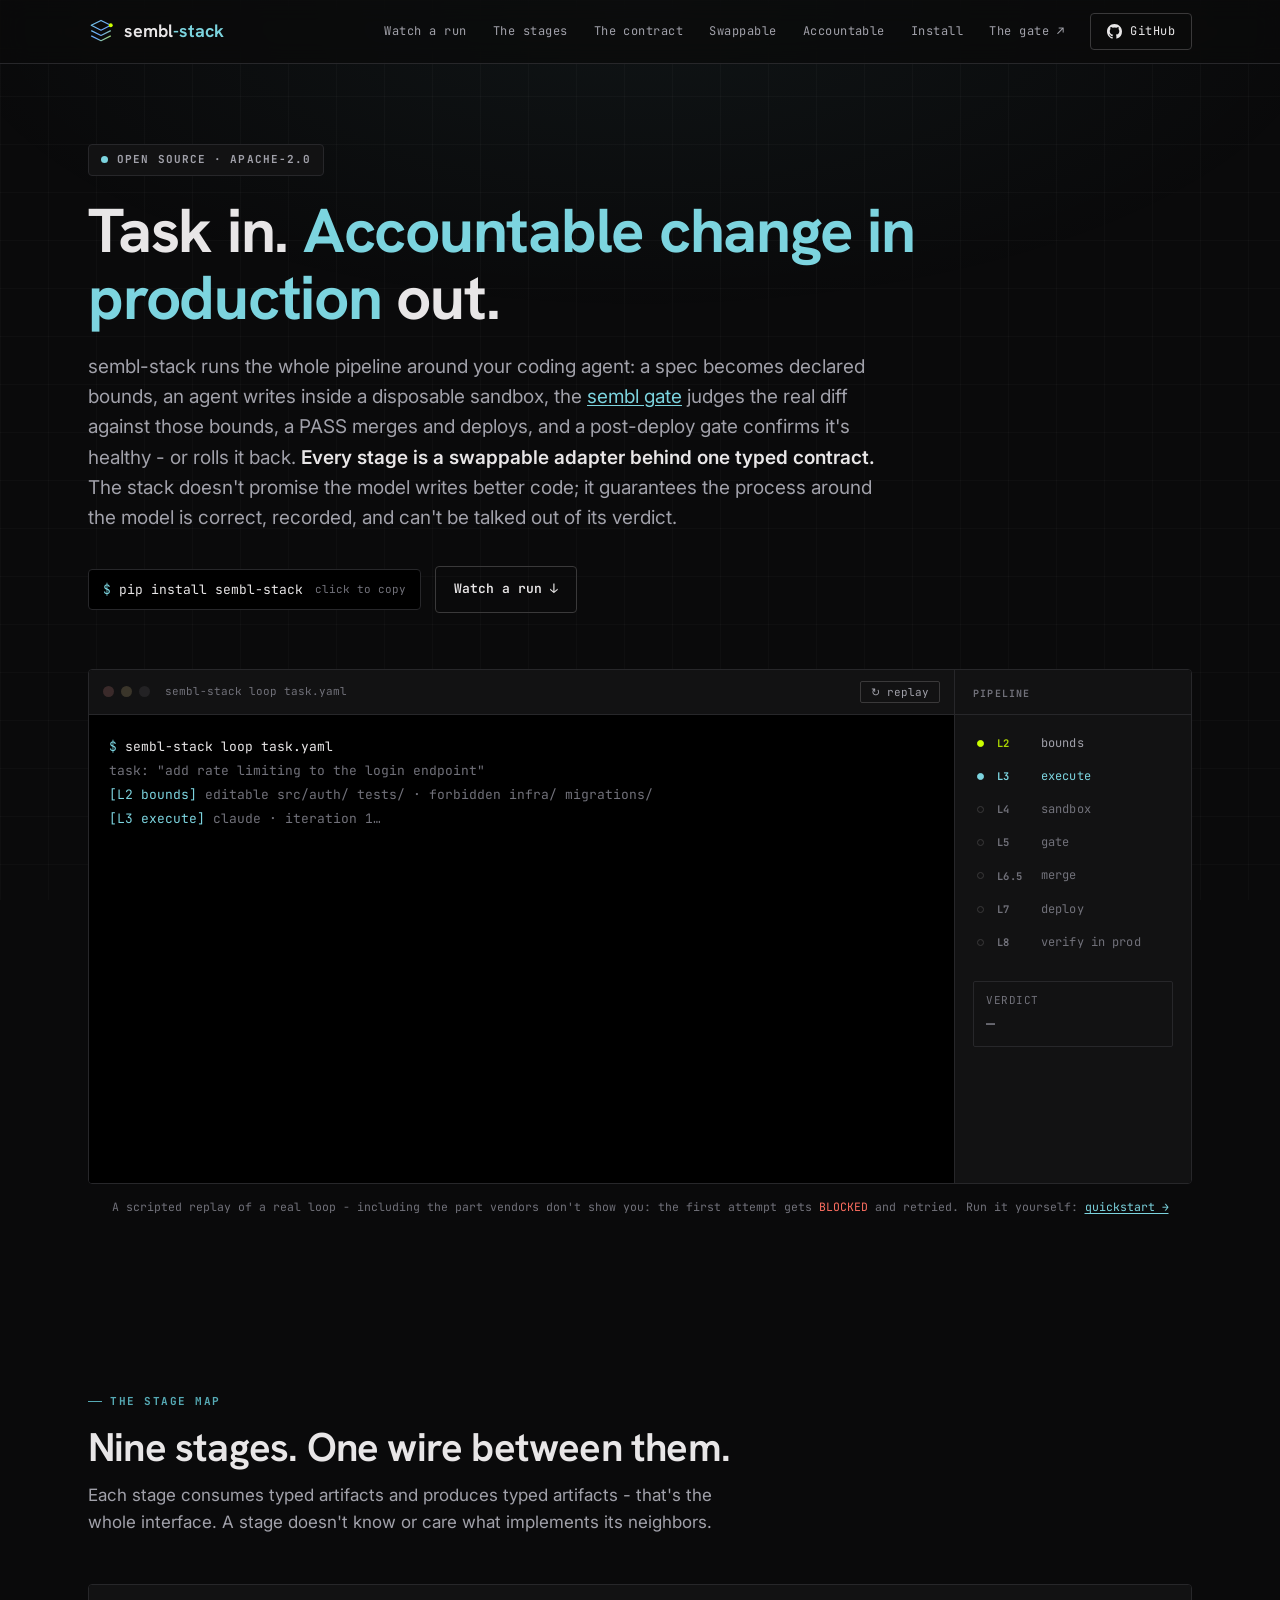
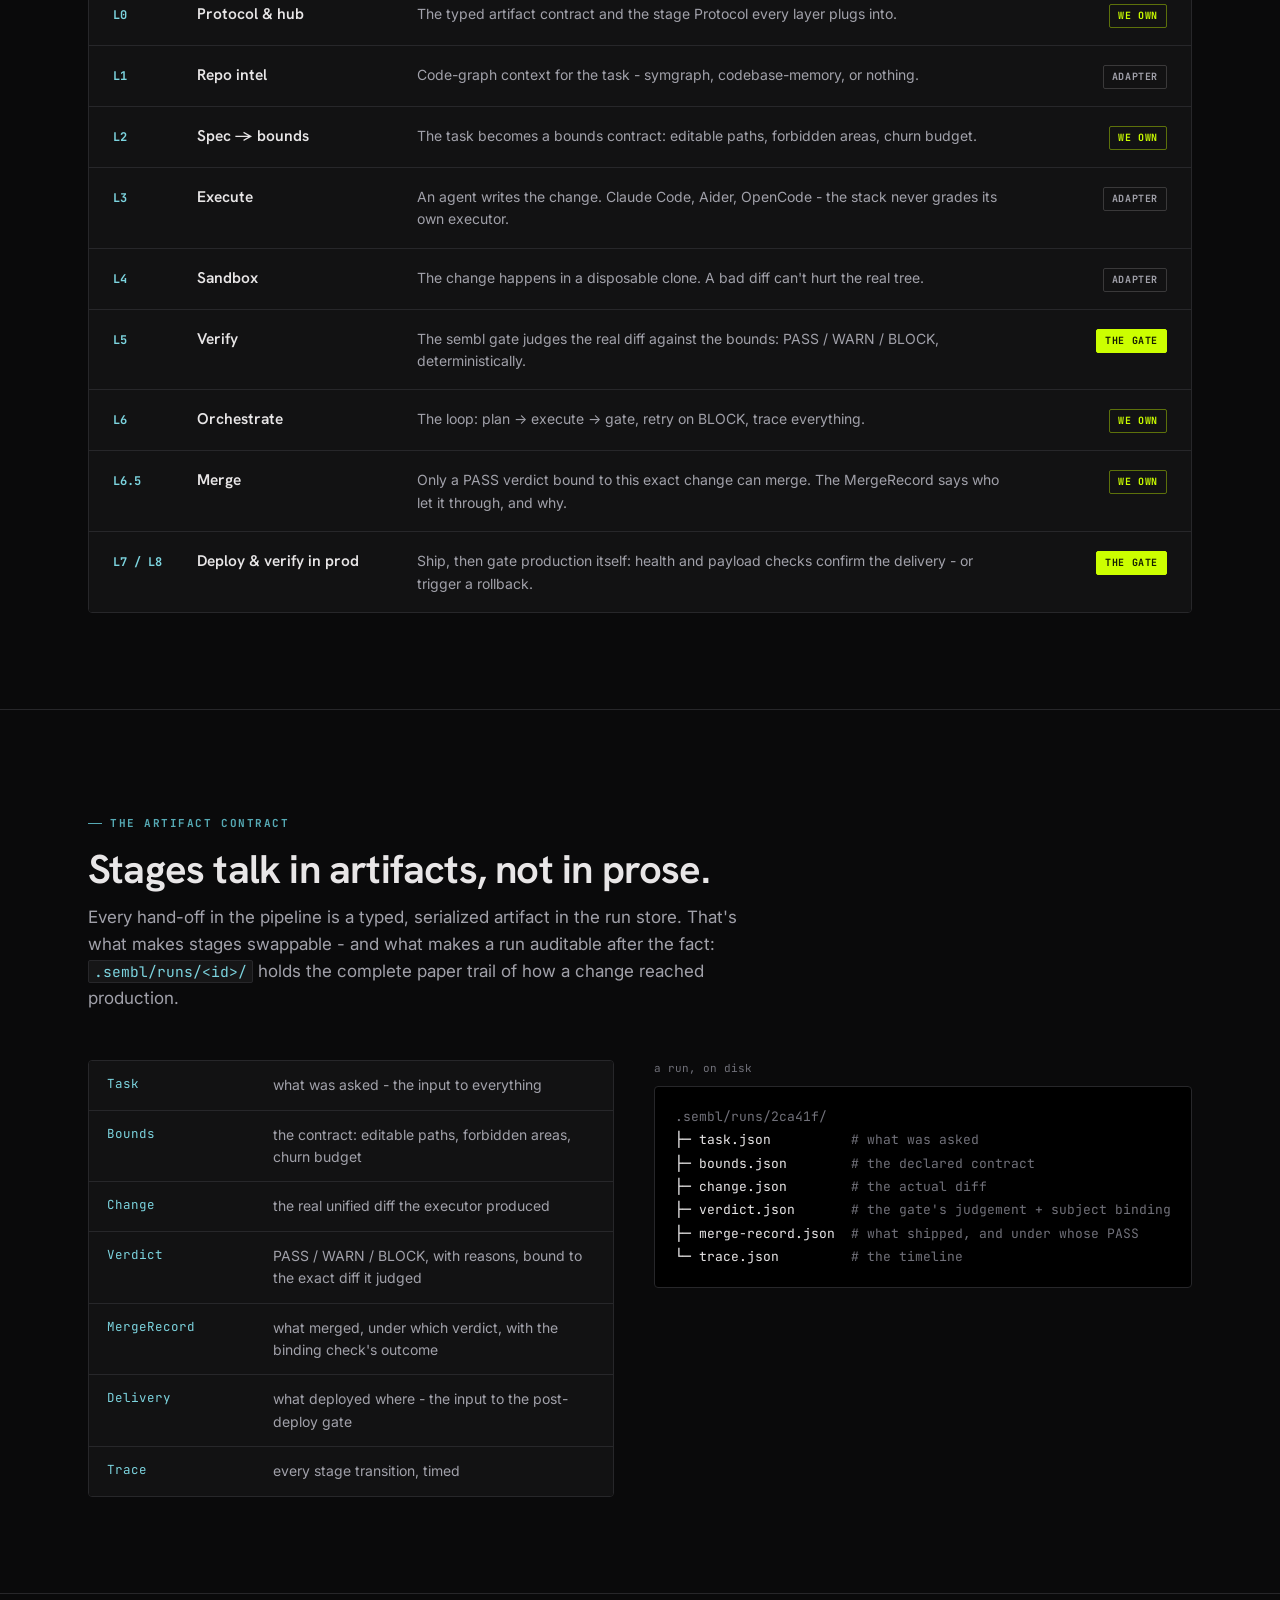
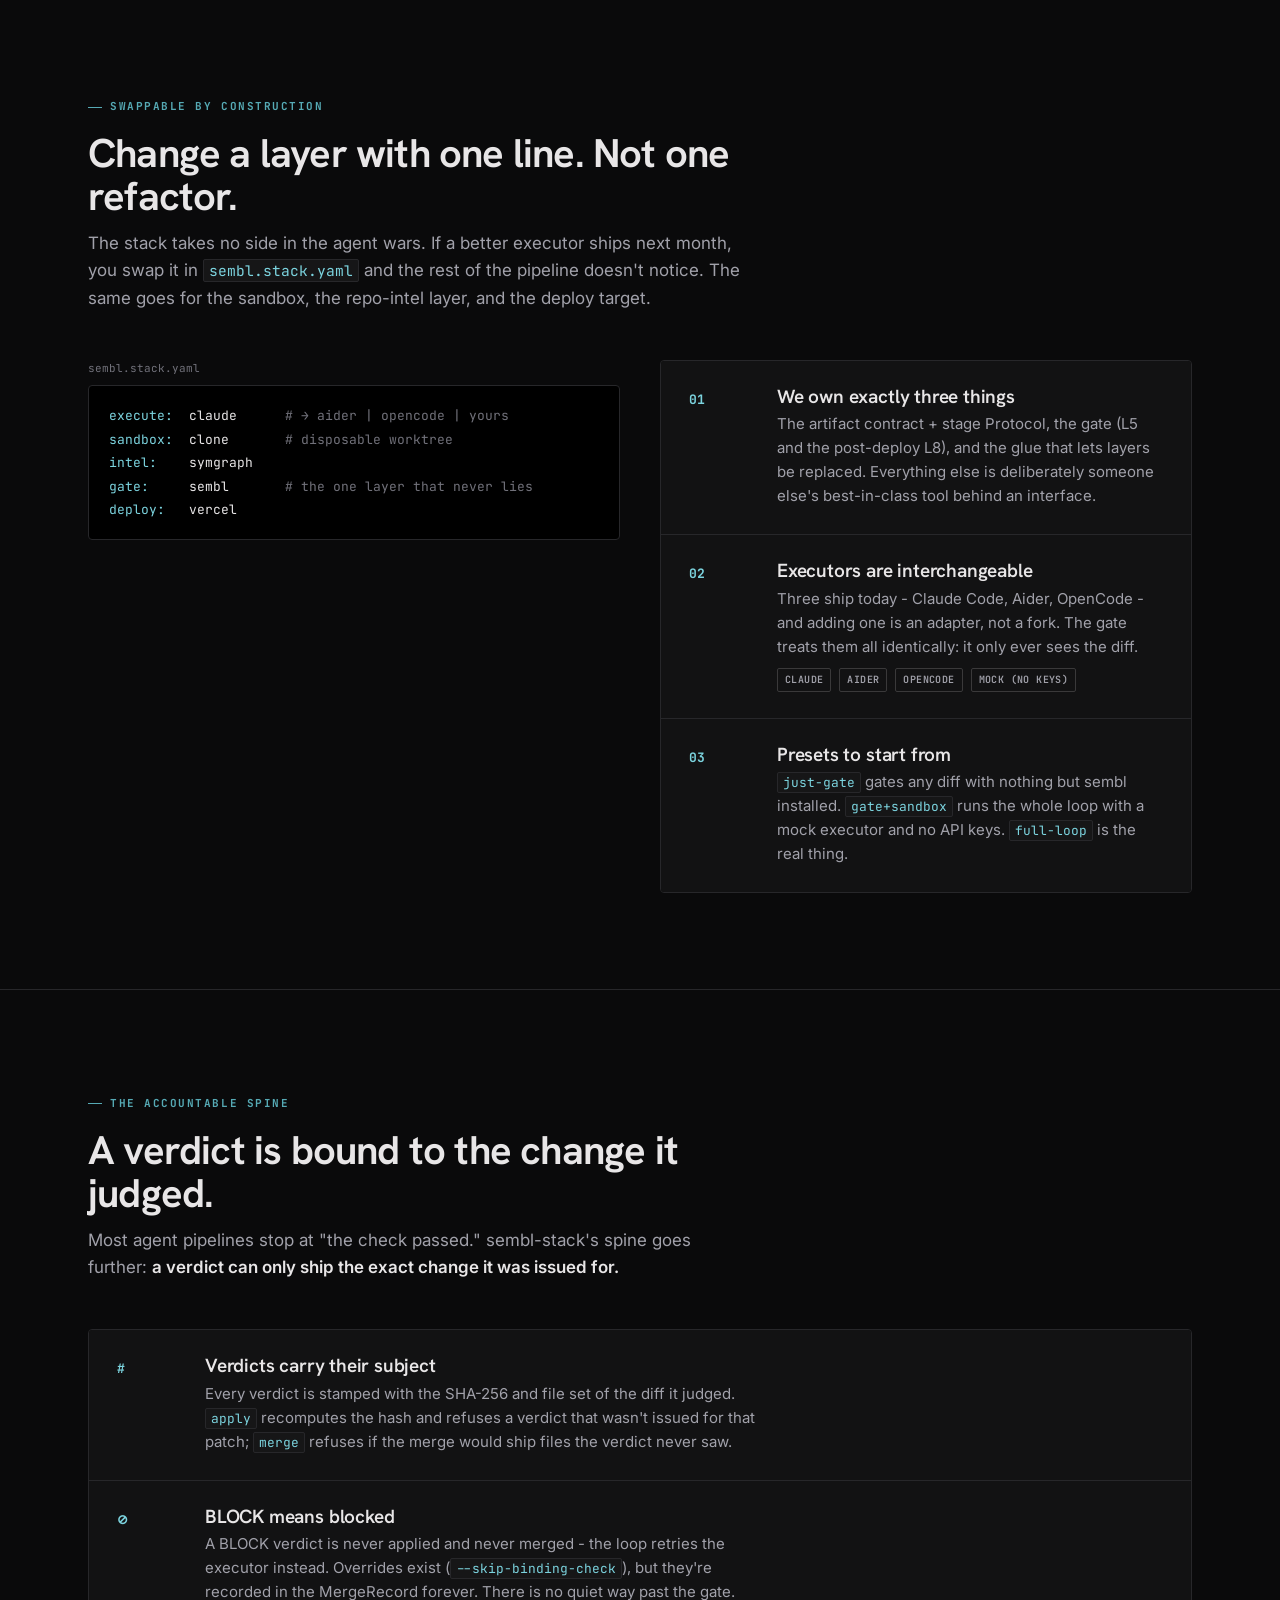
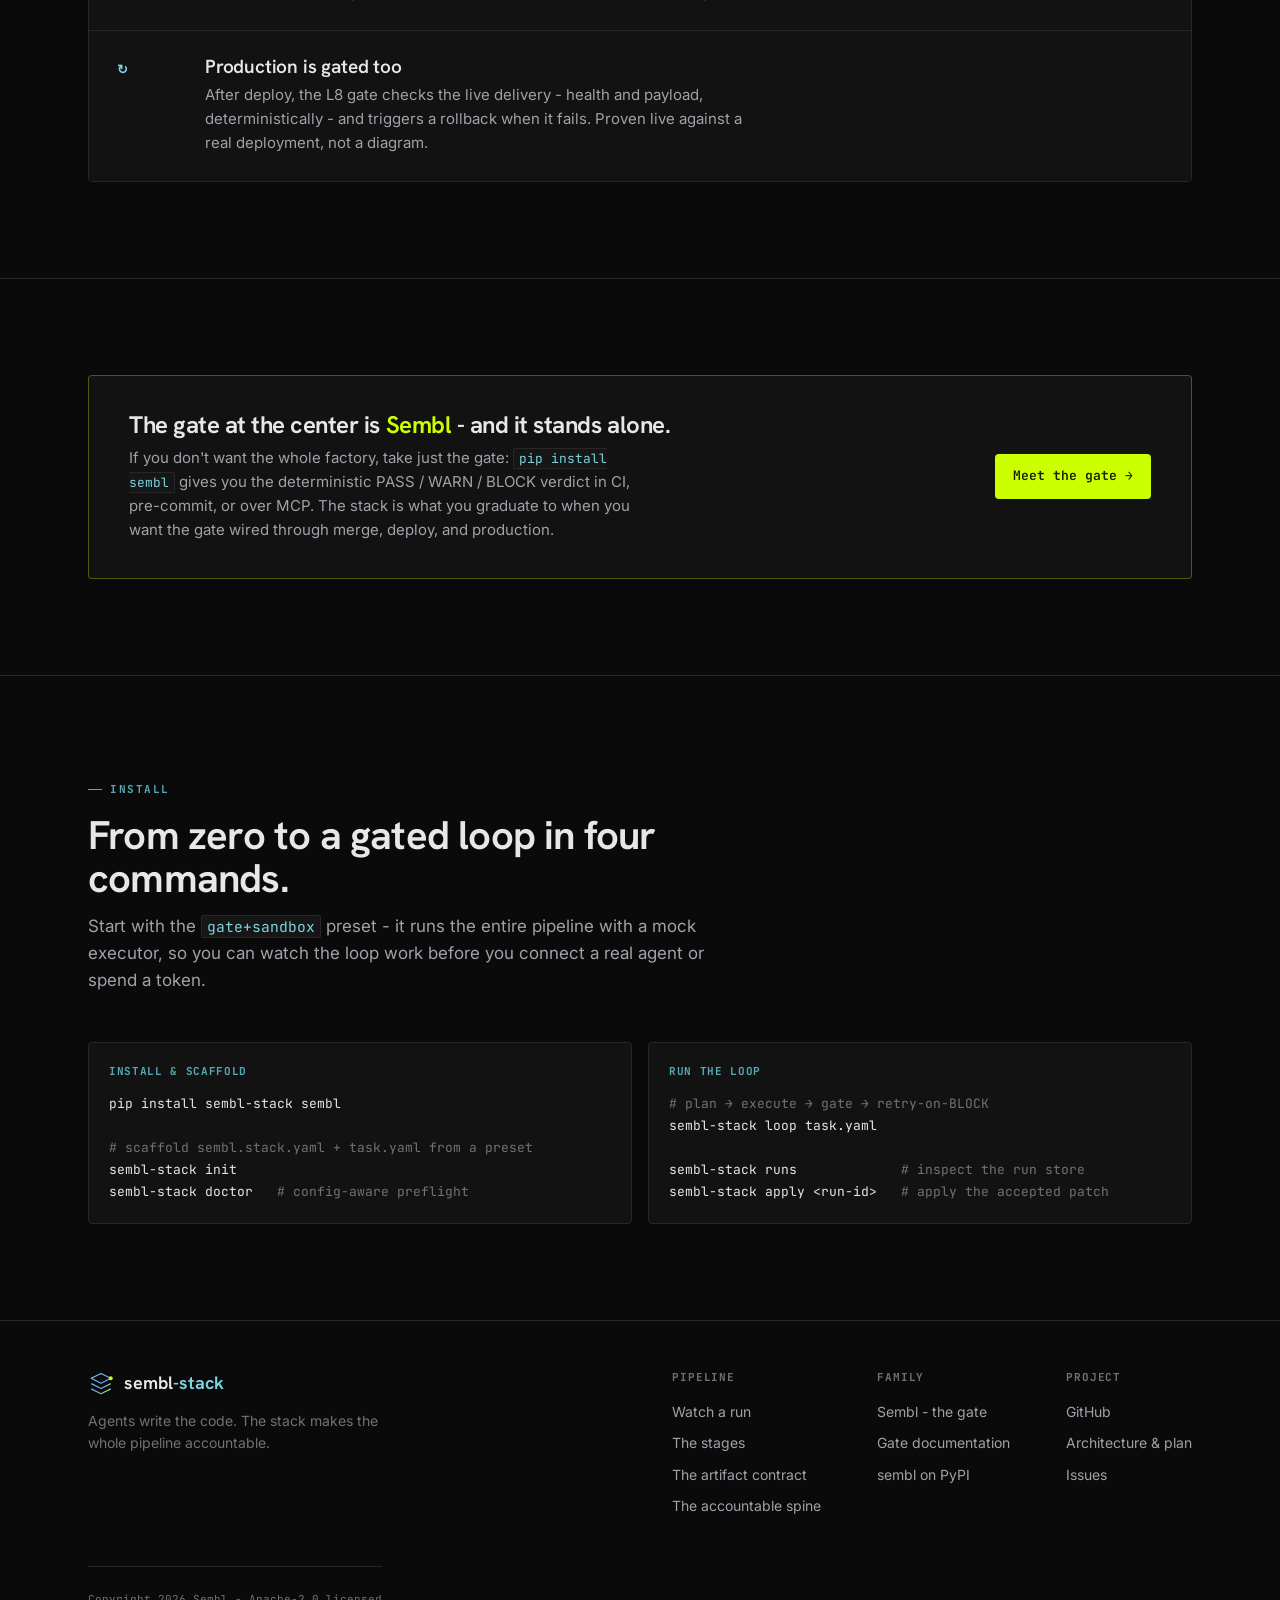
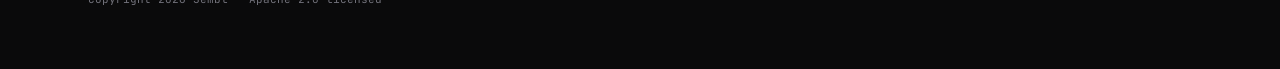
==== index.html @ 07db36d0 "sembl-stack site: static landing with animated run demo Sibling of sembl-site, same industrial desig" ====
<!doctype html>
<html lang="en">
<head>
  <meta charset="utf-8">
  <meta name="viewport" content="width=device-width, initial-scale=1">
  <title>sembl-stack - The swappable software factory with an accountable spine</title>
  <meta name="description" content="sembl-stack runs the whole pipeline around an AI coding agent: spec becomes bounds, an agent writes in a sandbox, the sembl gate judges the real diff, PASS merges, deploys, and a post-deploy gate confirms or rolls back. Every stage is a swappable adapter behind one typed contract. Every artifact is recorded.">
  <meta property="og:title" content="sembl-stack - task in, accountable change in production out">
  <meta property="og:description" content="Plan, execute, contain, gate, merge, deploy, verify in prod - nine stages, one typed artifact contract, every layer swappable with one line of config. Built around the sembl gate.">
  <meta property="og:type" content="website">
  <meta name="theme-color" content="#0a0a0b">
  <link rel="icon" href="./favicon.svg" type="image/svg+xml">
  <link rel="preconnect" href="https://fonts.googleapis.com">
  <link rel="preconnect" href="https://fonts.gstatic.com" crossorigin>
  <link href="https://fonts.googleapis.com/css2?family=Hanken+Grotesk:wght@500;600;700&family=Inter:wght@400;500&family=JetBrains+Mono:wght@500;700&display=swap" rel="stylesheet">
  <link rel="stylesheet" href="./styles.css?v=1">
</head>
<body>
  <div class="grid-bg" aria-hidden="true"></div>
  <div class="progress" id="progress" aria-hidden="true"></div>

  <header class="header">
    <div class="wrap">
      <a class="brand" href="#top" aria-label="sembl-stack home">
        <svg viewBox="0 0 32 32" fill="none" aria-hidden="true">
          <defs>
            <linearGradient id="lg1" x1="0" y1="0" x2="32" y2="32" gradientUnits="userSpaceOnUse">
              <stop stop-color="#7cd4df"/><stop offset="0.55" stop-color="#6aa6ff"/><stop offset="1" stop-color="#ccff00"/>
            </linearGradient>
          </defs>
          <g stroke="url(#lg1)" stroke-width="1.5" stroke-linejoin="round">
            <path d="M16 3 L28 9 L16 15 L4 9 Z"/>
            <path d="M4 15.5 L16 21.5 L28 15.5"/>
            <path d="M4 22 L16 28 L28 22"/>
          </g>
          <circle cx="28" cy="9" r="2.4" fill="#ccff00"/>
        </svg>
        <span>sembl<span class="suffix">-stack</span></span>
      </a>
      <nav class="nav" aria-label="Primary">
        <a href="#demo">Watch a run</a>
        <a href="#stages">The stages</a>
        <a href="#contract">The contract</a>
        <a href="#swap">Swappable</a>
        <a href="#accountable">Accountable</a>
        <a href="#install">Install</a>
        <a href="https://sembl.vercel.app" title="Sembl - the gate this stack is built around">The gate &nearr;</a>
        <a class="ghost" href="https://github.com/speedvibecode/sembl-stack">
          <svg class="gh-ico" viewBox="0 0 16 16" fill="currentColor" aria-hidden="true"><path d="M8 0C3.58 0 0 3.58 0 8c0 3.54 2.29 6.53 5.47 7.59.4.07.55-.17.55-.38 0-.19-.01-.82-.01-1.49-2.01.37-2.53-.49-2.69-.94-.09-.23-.48-.94-.82-1.13-.28-.15-.68-.52-.01-.53.63-.01 1.08.58 1.23.82.72 1.21 1.87.87 2.33.66.07-.52.28-.87.51-1.07-1.78-.2-3.64-.89-3.64-3.95 0-.87.31-1.59.82-2.15-.08-.2-.36-1.02.08-2.12 0 0 .67-.21 2.2.82a7.6 7.6 0 014-0c1.53-1.04 2.2-.82 2.2-.82.44 1.1.16 1.92.08 2.12.51.56.82 1.27.82 2.15 0 3.07-1.87 3.75-3.65 3.95.29.25.54.73.54 1.48 0 1.07-.01 1.93-.01 2.2 0 .21.15.46.55.38A8.01 8.01 0 0016 8c0-4.42-3.58-8-8-8z"></path></svg>
          GitHub
        </a>
      </nav>
    </div>
  </header>

  <main id="top">
    <!-- Hero -->
    <section class="hero">
      <div class="wrap">
        <span class="status-chip" data-reveal><span class="dot"></span>Open source &middot; Apache-2.0</span>
        <h1 data-reveal>Task in. <span class="accent">Accountable change in production</span> out.</h1>
        <p class="hero-lede" data-reveal>sembl-stack runs the whole pipeline around your coding agent: a spec becomes declared bounds, an agent writes inside a disposable sandbox, the <a href="https://sembl.vercel.app" style="color:var(--cyan); text-decoration:underline; text-underline-offset:2px;">sembl gate</a> judges the real diff against those bounds, a PASS merges and deploys, and a post-deploy gate confirms it's healthy - or rolls it back. <strong>Every stage is a swappable adapter behind one typed contract.</strong> The stack doesn't promise the model writes better code; it guarantees the process around the model is correct, recorded, and can't be talked out of its verdict.</p>
        <div class="hero-actions" data-reveal>
          <button class="copy-cmd" id="copyInstall" type="button" aria-label="Copy install command">
            <span><span class="prompt">$</span> pip install sembl-stack</span>
            <span class="hint">click to copy</span>
          </button>
          <a class="btn btn-ghost" href="#demo">Watch a run &darr;</a>
        </div>
      </div>

      <!-- Demo: scripted replay of a real loop -->
      <div class="wrap demo" id="demo">
        <div class="demo-frame" data-reveal aria-label="Animated demo of a sembl-stack run">
          <div class="terminal">
            <div class="terminal-bar"><i></i><i></i><i></i><span>sembl-stack loop task.yaml</span>
              <button class="replay" id="replayBtn" type="button">&#8635; replay</button>
            </div>
            <div class="terminal-body" id="demoTerm" aria-live="off"></div>
          </div>
          <aside class="rail" aria-label="Pipeline stages">
            <div class="rail-title">Pipeline</div>
            <div class="rail-stages" id="railStages">
              <div class="stage" data-stage="l2"><span class="pip"></span><span class="lx">L2</span><span class="nm">bounds</span></div>
              <div class="stage" data-stage="l3"><span class="pip"></span><span class="lx">L3</span><span class="nm">execute</span></div>
              <div class="stage" data-stage="l4"><span class="pip"></span><span class="lx">L4</span><span class="nm">sandbox</span></div>
              <div class="stage" data-stage="l5"><span class="pip"></span><span class="lx">L5</span><span class="nm">gate</span></div>
              <div class="stage" data-stage="l65"><span class="pip"></span><span class="lx">L6.5</span><span class="nm">merge</span></div>
              <div class="stage" data-stage="l7"><span class="pip"></span><span class="lx">L7</span><span class="nm">deploy</span></div>
              <div class="stage" data-stage="l8"><span class="pip"></span><span class="lx">L8</span><span class="nm">verify in prod</span></div>
            </div>
            <div class="rail-verdict" id="railVerdict">VERDICT<b>&mdash;</b></div>
          </aside>
        </div>
        <p class="demo-caption" data-reveal>A scripted replay of a real loop - including the part vendors don't show you: the first attempt gets <span style="color:var(--coral)">BLOCKED</span> and retried. Run it yourself: <a href="https://github.com/speedvibecode/sembl-stack#quickstart">quickstart &rarr;</a></p>
      </div>
    </section>

    <!-- Stages -->
    <section class="section" id="stages">
      <div class="wrap">
        <div class="section-head" data-reveal>
          <span class="kicker">The stage map</span>
          <h2>Nine stages. One wire between them.</h2>
          <p>Each stage consumes typed artifacts and produces typed artifacts - that's the whole interface. A stage doesn't know or care what implements its neighbors.</p>
        </div>
        <div class="stage-map" data-reveal-stagger>
          <div class="stage-row"><span class="lx">L0</span><span class="nm">Protocol &amp; hub</span><span class="ds">The typed artifact contract and the stage Protocol every layer plugs into.</span><span class="who own">we own</span></div>
          <div class="stage-row"><span class="lx">L1</span><span class="nm">Repo intel</span><span class="ds">Code-graph context for the task - symgraph, codebase-memory, or nothing.</span><span class="who">adapter</span></div>
          <div class="stage-row"><span class="lx">L2</span><span class="nm">Spec &rarr; bounds</span><span class="ds">The task becomes a bounds contract: editable paths, forbidden areas, churn budget.</span><span class="who own">we own</span></div>
          <div class="stage-row"><span class="lx">L3</span><span class="nm">Execute</span><span class="ds">An agent writes the change. Claude Code, Aider, OpenCode - the stack never grades its own executor.</span><span class="who">adapter</span></div>
          <div class="stage-row"><span class="lx">L4</span><span class="nm">Sandbox</span><span class="ds">The change happens in a disposable clone. A bad diff can't hurt the real tree.</span><span class="who">adapter</span></div>
          <div class="stage-row"><span class="lx">L5</span><span class="nm">Verify</span><span class="ds">The sembl gate judges the real diff against the bounds: PASS / WARN / BLOCK, deterministically.</span><span class="who gate">the gate</span></div>
          <div class="stage-row"><span class="lx">L6</span><span class="nm">Orchestrate</span><span class="ds">The loop: plan &rarr; execute &rarr; gate, retry on BLOCK, trace everything.</span><span class="who own">we own</span></div>
          <div class="stage-row"><span class="lx">L6.5</span><span class="nm">Merge</span><span class="ds">Only a PASS verdict bound to this exact change can merge. The MergeRecord says who let it through, and why.</span><span class="who own">we own</span></div>
          <div class="stage-row"><span class="lx">L7 / L8</span><span class="nm">Deploy &amp; verify in prod</span><span class="ds">Ship, then gate production itself: health and payload checks confirm the delivery - or trigger a rollback.</span><span class="who gate">the gate</span></div>
        </div>
      </div>
    </section>

    <!-- Artifact contract -->
    <section class="section" id="contract">
      <div class="wrap">
        <div class="section-head" data-reveal>
          <span class="kicker">The artifact contract</span>
          <h2>Stages talk in artifacts, not in prose.</h2>
          <p>Every hand-off in the pipeline is a typed, serialized artifact in the run store. That's what makes stages swappable - and what makes a run auditable after the fact: <code class="inl">.sembl/runs/&lt;id&gt;/</code> holds the complete paper trail of how a change reached production.</p>
        </div>
        <div class="split">
          <ul class="artifact-list" data-reveal-stagger>
            <li><code>Task</code><span>what was asked - the input to everything</span></li>
            <li><code>Bounds</code><span>the contract: editable paths, forbidden areas, churn budget</span></li>
            <li><code>Change</code><span>the real unified diff the executor produced</span></li>
            <li><code>Verdict</code><span>PASS / WARN / BLOCK, with reasons, bound to the exact diff it judged</span></li>
            <li><code>MergeRecord</code><span>what merged, under which verdict, with the binding check's outcome</span></li>
            <li><code>Delivery</code><span>what deployed where - the input to the post-deploy gate</span></li>
            <li><code>Trace</code><span>every stage transition, timed</span></li>
          </ul>
          <div data-reveal>
            <span class="cb-label">a run, on disk</span>
            <div class="codeblock"><code><span class="c">.sembl/runs/2ca41f/</span>
&#9500;&#9472; task.json          <span class="c"># what was asked</span>
&#9500;&#9472; bounds.json        <span class="c"># the declared contract</span>
&#9500;&#9472; change.json        <span class="c"># the actual diff</span>
&#9500;&#9472; verdict.json       <span class="c"># the gate's judgement + subject binding</span>
&#9500;&#9472; merge-record.json  <span class="c"># what shipped, and under whose PASS</span>
&#9492;&#9472; trace.json         <span class="c"># the timeline</span></code></div>
          </div>
        </div>
      </div>
    </section>

    <!-- Swappable -->
    <section class="section" id="swap">
      <div class="wrap">
        <div class="section-head" data-reveal>
          <span class="kicker">Swappable by construction</span>
          <h2>Change a layer with one line. Not one refactor.</h2>
          <p>The stack takes no side in the agent wars. If a better executor ships next month, you swap it in <code class="inl">sembl.stack.yaml</code> and the rest of the pipeline doesn't notice. The same goes for the sandbox, the repo-intel layer, and the deploy target.</p>
        </div>
        <div class="split">
          <div data-reveal>
            <span class="cb-label">sembl.stack.yaml</span>
            <div class="codeblock"><code><span class="y">execute:</span>  claude      <span class="c"># &rarr; aider | opencode | yours</span>
<span class="y">sandbox:</span>  clone       <span class="c"># disposable worktree</span>
<span class="y">intel:</span>    symgraph
<span class="y">gate:</span>     sembl       <span class="c"># the one layer that never lies</span>
<span class="y">deploy:</span>   vercel</code></div>
          </div>
          <div class="steps" data-reveal-stagger>
            <div class="step">
              <div class="idx">01</div>
              <div>
                <h3>We own exactly three things</h3>
                <p>The artifact contract + stage Protocol, the gate (L5 and the post-deploy L8), and the glue that lets layers be replaced. Everything else is deliberately someone else's best-in-class tool behind an interface.</p>
              </div>
            </div>
            <div class="step">
              <div class="idx">02</div>
              <div>
                <h3>Executors are interchangeable</h3>
                <p>Three ship today - Claude Code, Aider, OpenCode - and adding one is an adapter, not a fork. The gate treats them all identically: it only ever sees the diff.</p>
                <div class="tools"><span class="tag">claude</span><span class="tag">aider</span><span class="tag">opencode</span><span class="tag">mock (no keys)</span></div>
              </div>
            </div>
            <div class="step">
              <div class="idx">03</div>
              <div>
                <h3>Presets to start from</h3>
                <p><code class="inl">just-gate</code> gates any diff with nothing but sembl installed. <code class="inl">gate+sandbox</code> runs the whole loop with a mock executor and no API keys. <code class="inl">full-loop</code> is the real thing.</p>
              </div>
            </div>
          </div>
        </div>
      </div>
    </section>

    <!-- Accountability -->
    <section class="section" id="accountable">
      <div class="wrap">
        <div class="section-head" data-reveal>
          <span class="kicker">The accountable spine</span>
          <h2>A verdict is bound to the change it judged.</h2>
          <p>Most agent pipelines stop at "the check passed." sembl-stack's spine goes further: <strong>a verdict can only ship the exact change it was issued for.</strong></p>
        </div>
        <div class="steps" data-reveal-stagger>
          <div class="step">
            <div class="idx">&#35;</div>
            <div>
              <h3>Verdicts carry their subject</h3>
              <p>Every verdict is stamped with the SHA-256 and file set of the diff it judged. <code class="inl">apply</code> recomputes the hash and refuses a verdict that wasn't issued for that patch; <code class="inl">merge</code> refuses if the merge would ship files the verdict never saw.</p>
            </div>
          </div>
          <div class="step">
            <div class="idx">&#8856;</div>
            <div>
              <h3>BLOCK means blocked</h3>
              <p>A BLOCK verdict is never applied and never merged - the loop retries the executor instead. Overrides exist (<code class="inl">--skip-binding-check</code>), but they're recorded in the MergeRecord forever. There is no quiet way past the gate.</p>
            </div>
          </div>
          <div class="step">
            <div class="idx">&#8635;</div>
            <div>
              <h3>Production is gated too</h3>
              <p>After deploy, the L8 gate checks the live delivery - health and payload, deterministically - and triggers a rollback when it fails. Proven live against a real deployment, not a diagram.</p>
            </div>
          </div>
        </div>
      </div>
    </section>

    <!-- Gate band -->
    <section class="section">
      <div class="wrap">
        <div class="gate-band" data-reveal>
          <div>
            <h3>The gate at the center is <span class="g">Sembl</span> - and it stands alone.</h3>
            <p>If you don't want the whole factory, take just the gate: <code class="inl">pip install sembl</code> gives you the deterministic PASS / WARN / BLOCK verdict in CI, pre-commit, or over MCP. The stack is what you graduate to when you want the gate wired through merge, deploy, and production.</p>
          </div>
          <a class="btn-gate" href="https://sembl.vercel.app">Meet the gate &rarr;</a>
        </div>
      </div>
    </section>

    <!-- Install -->
    <section class="section" id="install">
      <div class="wrap">
        <div class="section-head" data-reveal>
          <span class="kicker">Install</span>
          <h2>From zero to a gated loop in four commands.</h2>
          <p>Start with the <code class="inl">gate+sandbox</code> preset - it runs the entire pipeline with a mock executor, so you can watch the loop work before you connect a real agent or spend a token.</p>
        </div>
        <div class="install-cols" data-reveal-stagger>
          <div class="cmd-block">
            <div class="cmd-lbl">Install &amp; scaffold</div>
            <pre><code>pip install sembl-stack sembl

<span class="p"># scaffold sembl.stack.yaml + task.yaml from a preset</span>
sembl-stack init
sembl-stack doctor   <span class="p"># config-aware preflight</span></code></pre>
          </div>
          <div class="cmd-block">
            <div class="cmd-lbl">Run the loop</div>
            <pre><code><span class="p"># plan &rarr; execute &rarr; gate &rarr; retry-on-BLOCK</span>
sembl-stack loop task.yaml

sembl-stack runs             <span class="p"># inspect the run store</span>
sembl-stack apply &lt;run-id&gt;   <span class="p"># apply the accepted patch</span></code></pre>
          </div>
        </div>
      </div>
    </section>
  </main>

  <footer class="footer">
    <div class="wrap">
      <div class="f-brand">
        <a class="brand" href="#top" aria-label="sembl-stack home">
          <svg viewBox="0 0 32 32" fill="none" aria-hidden="true">
            <defs>
              <linearGradient id="lg2" x1="0" y1="0" x2="32" y2="32" gradientUnits="userSpaceOnUse">
                <stop stop-color="#7cd4df"/><stop offset="0.55" stop-color="#6aa6ff"/><stop offset="1" stop-color="#ccff00"/>
              </linearGradient>
            </defs>
            <g stroke="url(#lg2)" stroke-width="1.5" stroke-linejoin="round">
              <path d="M16 3 L28 9 L16 15 L4 9 Z"/>
              <path d="M4 15.5 L16 21.5 L28 15.5"/>
              <path d="M4 22 L16 28 L28 22"/>
            </g>
            <circle cx="28" cy="9" r="2.4" fill="#ccff00"/>
          </svg>
          <span>sembl<span class="suffix">-stack</span></span>
        </a>
        <p>Agents write the code. The stack makes the whole pipeline accountable.</p>
      </div>
      <div class="f-links">
        <div class="f-col">
          <h4>Pipeline</h4>
          <a href="#demo">Watch a run</a>
          <a href="#stages">The stages</a>
          <a href="#contract">The artifact contract</a>
          <a href="#accountable">The accountable spine</a>
        </div>
        <div class="f-col">
          <h4>Family</h4>
          <a href="https://sembl.vercel.app">Sembl - the gate</a>
          <a href="https://sembl.vercel.app/docs">Gate documentation</a>
          <a href="https://pypi.org/project/sembl/">sembl on PyPI</a>
        </div>
        <div class="f-col">
          <h4>Project</h4>
          <a href="https://github.com/speedvibecode/sembl-stack">GitHub</a>
          <a href="https://github.com/speedvibecode/sembl-stack/blob/master/docs/PROCESS-ACTION-PLAN.md">Architecture &amp; plan</a>
          <a href="https://github.com/speedvibecode/sembl-stack/issues">Issues</a>
        </div>
      </div>
    </div>
    <div class="wrap"><div class="copyright">Copyright 2026 Sembl - Apache-2.0 licensed</div></div>
  </footer>

  <script src="./main.js?v=1"></script>
</body>
</html>
---- styles.css ----
/* sembl-stack site — same industrial system as the sembl site.
   Onyx surfaces, 1px beams instead of shadows. The stack leads with cyan
   (the pipeline); safety-green stays the verdict color (PASS), coral is BLOCK. */

:root {
  --onyx: #0a0a0b;
  --charcoal: #121213;
  --surface-1: #161617;
  --surface-2: #1c1b1c;
  --surface-3: #232224;
  --beam: #27272a;
  --beam-bright: #3a393a;

  --text: #e8e6e7;
  --text-dim: #a1a1aa;
  --text-faint: #71717a;

  --green: #ccff00;
  --green-dim: #abd600;
  --cyan: #7cd4df;
  --cyan-dim: #56aab5;
  --cyan-deep: #0e7c86;
  --coral: #ff6f61;
  --coral-dim: #c8463b;

  --font-head: "Hanken Grotesk", system-ui, sans-serif;
  --font-body: "Inter", system-ui, sans-serif;
  --font-mono: "JetBrains Mono", ui-monospace, monospace;

  --radius: 4px;
  --margin: 48px;
  --max: 1200px;
  --header-h: 64px;
}

* { box-sizing: border-box; margin: 0; padding: 0; }

html { scroll-behavior: smooth; -webkit-text-size-adjust: 100%; }
@media (prefers-reduced-motion: reduce) { html { scroll-behavior: auto; } }

body {
  font-family: var(--font-body);
  font-size: 16px;
  line-height: 1.6;
  color: var(--text);
  background: var(--onyx);
  -webkit-font-smoothing: antialiased;
  overflow-x: hidden;
}

/* Fixed blueprint grid behind everything */
.grid-bg {
  position: fixed;
  inset: 0;
  z-index: -2;
  background-image:
    linear-gradient(to right, rgba(255, 255, 255, 0.022) 1px, transparent 1px),
    linear-gradient(to bottom, rgba(255, 255, 255, 0.022) 1px, transparent 1px);
  background-size: 48px 48px;
  pointer-events: none;
}
.grid-bg::after {
  content: "";
  position: absolute;
  inset: 0;
  background: radial-gradient(ellipse 80% 50% at 50% 0%, rgba(124, 212, 223, 0.055), transparent 70%);
}

a { color: inherit; text-decoration: none; }

.wrap { width: 100%; max-width: var(--max); margin: 0 auto; padding: 0 var(--margin); }

.section { padding: 96px 0; position: relative; }
.section + .section { border-top: 1px solid var(--beam); }

.kicker {
  font-family: var(--font-mono);
  font-size: 11px;
  font-weight: 700;
  letter-spacing: 0.14em;
  text-transform: uppercase;
  color: var(--cyan-dim);
  display: inline-flex;
  align-items: center;
  gap: 8px;
}
.kicker::before {
  content: "";
  width: 14px;
  height: 1px;
  background: var(--cyan-dim);
}

h1, h2, h3 { font-family: var(--font-head); font-weight: 650; letter-spacing: -0.02em; line-height: 1.08; }

.section-head { max-width: 660px; margin-bottom: 48px; }
.section-head h2 { font-size: clamp(28px, 4vw, 40px); margin: 16px 0 12px; }
.section-head p { color: var(--text-dim); font-size: 17px; }
.section-head strong { color: var(--text); font-weight: 600; }

code.inl {
  font-family: var(--font-mono);
  font-size: 0.86em;
  color: var(--cyan);
  background: var(--surface-1);
  border: 1px solid var(--beam);
  border-radius: 2px;
  padding: 1px 5px;
}

/* -- Header -------------------------------------------------- */
.header {
  position: sticky;
  top: 0;
  z-index: 50;
  height: var(--header-h);
  display: flex;
  align-items: center;
  border-bottom: 1px solid var(--beam);
  background: rgba(10, 10, 11, 0.72);
  backdrop-filter: blur(12px);
}
.header .wrap { display: flex; align-items: center; justify-content: space-between; }
.brand { display: flex; align-items: center; gap: 10px; font-family: var(--font-head); font-weight: 650; font-size: 18px; }
.brand svg { width: 26px; height: 26px; display: block; }
.brand .suffix { color: var(--cyan); }
.nav { display: flex; align-items: center; gap: 26px; }
.nav a {
  font-family: var(--font-mono);
  font-size: 12px;
  letter-spacing: 0.04em;
  color: var(--text-dim);
  transition: color 0.18s;
}
.nav a:hover { color: var(--text); }
.nav .ghost {
  border: 1px solid var(--beam-bright);
  padding: 8px 16px;
  border-radius: var(--radius);
  color: var(--text);
  display: inline-flex;
  align-items: center;
  gap: 8px;
  transition: border-color 0.18s, color 0.18s;
}
.nav .ghost:hover { border-color: var(--cyan); color: var(--cyan); }
.gh-ico { width: 15px; height: 15px; display: block; flex-shrink: 0; }

/* Scroll progress beam */
.progress {
  position: fixed;
  top: 0; left: 0;
  height: 2px;
  width: 0%;
  background: var(--cyan);
  z-index: 60;
  box-shadow: 0 0 12px rgba(124, 212, 223, 0.6);
}

/* -- Hero ---------------------------------------------------- */
.hero { padding: 80px 0 72px; position: relative; }
.status-chip {
  display: inline-flex;
  align-items: center;
  gap: 9px;
  font-family: var(--font-mono);
  font-size: 11px;
  font-weight: 700;
  letter-spacing: 0.1em;
  text-transform: uppercase;
  color: var(--text-dim);
  border: 1px solid var(--beam);
  border-radius: var(--radius);
  padding: 6px 12px;
  background: var(--charcoal);
}
.dot {
  width: 7px; height: 7px; border-radius: 50%;
  background: var(--cyan);
  animation: pulse 2.4s infinite;
}
@keyframes pulse {
  0% { box-shadow: 0 0 0 0 rgba(124, 212, 223, 0.5); }
  70% { box-shadow: 0 0 0 7px rgba(124, 212, 223, 0); }
  100% { box-shadow: 0 0 0 0 rgba(124, 212, 223, 0); }
}
@media (prefers-reduced-motion: reduce) { .dot { animation: none; } }

.hero h1 { font-size: clamp(38px, 5.6vw, 62px); margin: 22px 0 20px; font-weight: 700; max-width: 17em; }
.hero h1 .accent { color: var(--cyan); }
.hero-lede { font-size: 19px; color: var(--text-dim); max-width: 42em; }
.hero-lede strong { color: var(--text); font-weight: 600; }
.hero-actions { display: flex; align-items: center; gap: 14px; margin-top: 32px; flex-wrap: wrap; }

.btn {
  display: inline-flex;
  align-items: center;
  gap: 9px;
  font-family: var(--font-mono);
  font-size: 13px;
  font-weight: 600;
  border-radius: var(--radius);
  padding: 12px 18px;
  cursor: pointer;
  border: 1px solid transparent;
  transition: background 0.18s, border-color 0.18s, color 0.18s;
}
.btn-ghost { border-color: var(--beam-bright); color: var(--text); }
.btn-ghost:hover { border-color: var(--cyan); color: var(--cyan); }

.copy-cmd {
  display: inline-flex;
  align-items: center;
  gap: 12px;
  font-family: var(--font-mono);
  font-size: 13px;
  background: #000;
  border: 1px solid var(--beam);
  border-radius: var(--radius);
  padding: 11px 14px;
  color: var(--text);
  cursor: pointer;
  transition: border-color 0.18s;
}
.copy-cmd:hover { border-color: var(--cyan-dim); }
.copy-cmd .prompt { color: var(--cyan); }
.copy-cmd .hint { color: var(--text-faint); font-size: 11px; }
.copy-cmd.copied .hint { color: var(--green); }

/* -- The demo (terminal + stage rail) ------------------------- */
.demo { margin-top: 56px; }
.demo-frame {
  display: grid;
  grid-template-columns: 1fr 236px;
  border: 1px solid var(--beam);
  border-radius: var(--radius);
  background: #000;
  overflow: hidden;
}
.demo-frame .terminal { border: 0; border-right: 1px solid var(--beam); border-radius: 0; box-shadow: none; }

.terminal {
  position: relative;
  border: 1px solid var(--beam);
  border-radius: var(--radius);
  background: #000;
  overflow: hidden;
}
.terminal-bar {
  display: flex;
  align-items: center;
  gap: 7px;
  padding: 11px 14px;
  border-bottom: 1px solid var(--beam);
  background: var(--charcoal);
}
.terminal-bar i { width: 11px; height: 11px; border-radius: 50%; background: var(--surface-3); display: block; }
.terminal-bar i:nth-child(1) { background: #3a2a2a; }
.terminal-bar i:nth-child(2) { background: #3a352a; }
.terminal-bar span { margin-left: 8px; font-family: var(--font-mono); font-size: 11px; color: var(--text-faint); }
.terminal-bar .replay {
  margin-left: auto;
  font-family: var(--font-mono);
  font-size: 11px;
  color: var(--text-dim);
  background: none;
  border: 1px solid var(--beam-bright);
  border-radius: 2px;
  padding: 3px 10px;
  cursor: pointer;
  transition: color 0.18s, border-color 0.18s;
}
.terminal-bar .replay:hover { color: var(--cyan); border-color: var(--cyan); }

.terminal-body {
  padding: 20px;
  font-family: var(--font-mono);
  font-size: 13px;
  line-height: 1.85;
  min-height: 468px;
}
.terminal-body .line { display: block; white-space: pre-wrap; }
.c-prompt { color: var(--cyan); }
.c-cmd { color: var(--text); }
.c-dim { color: var(--text-faint); }
.c-ok { color: var(--green); }
.c-cyan { color: var(--cyan); }
.c-err { color: var(--coral); }
.c-warn { color: #f3cf5c; }
.cursor { display: inline-block; width: 8px; height: 15px; background: var(--cyan); vertical-align: text-bottom; animation: blink 1.1s step-end infinite; }
@keyframes blink { 50% { opacity: 0; } }
@media (prefers-reduced-motion: reduce) { .cursor { animation: none; } }

/* Stage rail */
.rail { background: var(--charcoal); padding: 16px 0; }
.rail-title {
  font-family: var(--font-mono);
  font-size: 10px;
  font-weight: 700;
  letter-spacing: 0.12em;
  text-transform: uppercase;
  color: var(--text-faint);
  padding: 0 18px 12px;
  border-bottom: 1px solid var(--beam);
}
.rail-stages { padding: 12px 0; }
.stage {
  display: grid;
  grid-template-columns: 14px 34px 1fr;
  align-items: center;
  gap: 10px;
  padding: 7px 18px;
  font-family: var(--font-mono);
  font-size: 12px;
  color: var(--text-faint);
  position: relative;
}
.stage .pip {
  width: 7px; height: 7px;
  border-radius: 50%;
  border: 1px solid var(--beam-bright);
  background: transparent;
  justify-self: center;
}
.stage .lx { font-size: 10.5px; font-weight: 700; letter-spacing: 0.04em; }
.stage .nm { font-size: 12px; letter-spacing: 0.01em; }
.stage.running { color: var(--cyan); }
.stage.running .pip { border-color: var(--cyan); background: var(--cyan); animation: pulse-cyan 1.2s infinite; }
@keyframes pulse-cyan {
  0% { box-shadow: 0 0 0 0 rgba(124, 212, 223, 0.5); }
  70% { box-shadow: 0 0 0 5px rgba(124, 212, 223, 0); }
  100% { box-shadow: 0 0 0 0 rgba(124, 212, 223, 0); }
}
.stage.done { color: var(--text-dim); }
.stage.done .pip { border-color: var(--green); background: var(--green); }
.stage.done .lx { color: var(--green-dim); }
.stage.blocked { color: var(--coral); }
.stage.blocked .pip { border-color: var(--coral); background: var(--coral); }
@media (prefers-reduced-motion: reduce) { .stage.running .pip { animation: none; } }

.rail-verdict {
  margin: 10px 18px 0;
  border: 1px solid var(--beam);
  border-radius: 2px;
  padding: 10px 12px;
  font-family: var(--font-mono);
  font-size: 11px;
  color: var(--text-faint);
  letter-spacing: 0.05em;
}
.rail-verdict b { display: block; font-size: 15px; letter-spacing: 0.02em; margin-top: 2px; }
.rail-verdict.pass { border-color: rgba(204, 255, 0, 0.4); }
.rail-verdict.pass b { color: var(--green); }
.rail-verdict.block { border-color: rgba(255, 111, 97, 0.4); }
.rail-verdict.block b { color: var(--coral); }

.demo-caption {
  margin-top: 14px;
  font-family: var(--font-mono);
  font-size: 11.5px;
  color: var(--text-faint);
  text-align: center;
}
.demo-caption a { color: var(--cyan); text-decoration: underline; text-underline-offset: 2px; }

/* -- Stage map table ------------------------------------------ */
.stage-map { border: 1px solid var(--beam); border-radius: var(--radius); overflow: hidden; }
.stage-row {
  display: grid;
  grid-template-columns: 64px 200px 1fr 148px;
  gap: 20px;
  align-items: baseline;
  padding: 17px 24px;
  background: var(--charcoal);
  transition: background 0.2s;
}
.stage-row:hover { background: var(--surface-1); }
.stage-row + .stage-row { border-top: 1px solid var(--beam); }
.stage-row .lx { font-family: var(--font-mono); font-size: 12px; font-weight: 700; color: var(--cyan); }
.stage-row .nm { font-family: var(--font-head); font-weight: 600; font-size: 15.5px; color: var(--text); }
.stage-row .ds { font-size: 14px; color: var(--text-dim); }
.stage-row .who {
  font-family: var(--font-mono);
  font-size: 10px;
  font-weight: 700;
  letter-spacing: 0.06em;
  text-transform: uppercase;
  justify-self: end;
  padding: 3px 8px;
  border-radius: 2px;
  border: 1px solid var(--beam-bright);
  color: var(--text-dim);
  white-space: nowrap;
}
.stage-row .who.own { border-color: rgba(204, 255, 0, 0.4); color: var(--green); }
.stage-row .who.gate { background: var(--green); border-color: var(--green); color: #161e00; }

/* -- Steps (shared with sembl site) --------------------------- */
.steps { display: grid; gap: 0; border: 1px solid var(--beam); border-radius: var(--radius); overflow: hidden; }
.step {
  display: grid;
  grid-template-columns: 64px 1fr;
  gap: 24px;
  padding: 26px 28px;
  background: var(--charcoal);
  transition: background 0.2s;
}
.step + .step { border-top: 1px solid var(--beam); }
.step:hover { background: var(--surface-1); }
.step .idx { font-family: var(--font-mono); font-size: 13px; font-weight: 700; color: var(--cyan); padding-top: 3px; }
.step h3 { font-size: 19px; margin-bottom: 5px; font-weight: 600; letter-spacing: -0.01em; }
.step p { color: var(--text-dim); font-size: 15px; max-width: 62ch; }
.step p strong { color: var(--text); font-weight: 600; }
.step .tools { margin-top: 9px; display: flex; gap: 8px; flex-wrap: wrap; }

.tag {
  font-family: var(--font-mono);
  font-size: 10px;
  font-weight: 600;
  letter-spacing: 0.04em;
  text-transform: uppercase;
  color: var(--text-dim);
  border: 1px solid var(--beam-bright);
  border-radius: 2px;
  padding: 3px 7px;
}

/* -- Artifact contract / swap split --------------------------- */
.split { display: grid; grid-template-columns: 1fr 1fr; gap: 40px; align-items: start; }
.codeblock { background: #000; border: 1px solid var(--beam); border-radius: var(--radius); padding: 18px 20px; overflow-x: auto; }
.codeblock code { font-family: var(--font-mono); font-size: 13px; line-height: 1.8; color: var(--text); white-space: pre; display: block; }
.codeblock .c { color: var(--text-faint); }
.codeblock .g { color: var(--green); }
.codeblock .y { color: var(--cyan); }
.codeblock .r { color: var(--coral); }
.cb-label { font-family: var(--font-mono); font-size: 11px; color: var(--text-faint); margin: 0 0 8px; display: block; }

.artifact-list { list-style: none; display: grid; gap: 0; border: 1px solid var(--beam); border-radius: var(--radius); overflow: hidden; }
.artifact-list li {
  display: grid;
  grid-template-columns: 150px 1fr;
  gap: 16px;
  padding: 13px 18px;
  background: var(--charcoal);
  font-size: 14px;
  color: var(--text-dim);
}
.artifact-list li + li { border-top: 1px solid var(--beam); }
.artifact-list code { font-family: var(--font-mono); font-size: 12.5px; color: var(--cyan); }

/* -- Own vs adapt --------------------------------------------- */
.own-grid { display: grid; grid-template-columns: repeat(3, 1fr); gap: 16px; }
.own-card {
  border: 1px solid var(--beam);
  border-radius: var(--radius);
  background: var(--charcoal);
  padding: 24px;
}
.own-card.owned { border-color: rgba(124, 212, 223, 0.35); }
.own-card .oc-mark {
  font-family: var(--font-mono);
  font-size: 10px;
  font-weight: 700;
  letter-spacing: 0.08em;
  text-transform: uppercase;
  color: var(--cyan);
}
.own-card h3 { font-size: 18px; margin: 8px 0 6px; }
.own-card p { font-size: 14px; color: var(--text-dim); }
.own-note { font-family: var(--font-mono); font-size: 11.5px; color: var(--text-faint); margin-top: 20px; }

/* -- Gate band (cross-link to sembl) --------------------------- */
.gate-band {
  border: 1px solid rgba(204, 255, 0, 0.3);
  border-radius: var(--radius);
  background: var(--charcoal);
  padding: 36px 40px;
  display: grid;
  grid-template-columns: 1fr auto;
  gap: 32px;
  align-items: center;
}
.gate-band h3 { font-size: 24px; margin-bottom: 8px; }
.gate-band h3 .g { color: var(--green); }
.gate-band p { color: var(--text-dim); font-size: 15px; max-width: 58ch; }
.gate-band .btn-gate {
  display: inline-flex;
  align-items: center;
  gap: 9px;
  font-family: var(--font-mono);
  font-size: 13px;
  font-weight: 600;
  border-radius: var(--radius);
  padding: 12px 18px;
  background: var(--green);
  color: #161e00;
  white-space: nowrap;
  transition: background 0.18s;
}
.gate-band .btn-gate:hover { background: #d8ff33; }

/* -- Install ------------------------------------------------- */
.install-cols { display: grid; grid-template-columns: repeat(2, minmax(0, 1fr)); gap: 16px; }
.cmd-block {
  border: 1px solid var(--beam);
  border-radius: var(--radius);
  background: var(--charcoal);
  padding: 20px;
  min-width: 0;
}
.cmd-block .cmd-lbl {
  font-family: var(--font-mono);
  font-size: 11px;
  font-weight: 700;
  letter-spacing: 0.06em;
  text-transform: uppercase;
  color: var(--cyan-dim);
  margin-bottom: 12px;
}
.cmd-block code {
  display: block;
  font-family: var(--font-mono);
  font-size: 13px;
  color: var(--text);
  white-space: pre-wrap;
  overflow-wrap: anywhere;
  line-height: 1.7;
}
.cmd-block code .p { color: var(--text-faint); }

/* -- Footer -------------------------------------------------- */
.footer { border-top: 1px solid var(--beam); padding: 48px 0 60px; }
.footer .wrap { display: flex; justify-content: space-between; gap: 32px; flex-wrap: wrap; }
.footer .f-brand { max-width: 320px; }
.footer .f-brand .brand { margin-bottom: 12px; }
.footer .f-brand p { color: var(--text-faint); font-size: 14px; }
.footer .f-links { display: flex; gap: 56px; flex-wrap: wrap; }
.footer .f-col h4 { font-family: var(--font-mono); font-size: 11px; letter-spacing: 0.08em; text-transform: uppercase; color: var(--text-faint); margin-bottom: 14px; font-weight: 700; }
.footer .f-col a { display: block; font-size: 14px; color: var(--text-dim); margin-bottom: 9px; transition: color 0.18s; }
.footer .f-col a:hover { color: var(--cyan); }
.copyright { font-family: var(--font-mono); font-size: 11px; color: var(--text-faint); margin-top: 40px; padding-top: 24px; border-top: 1px solid var(--beam); }

/* -- Reveal -------------------------------------------------- */
[data-reveal], [data-reveal-stagger] > * { opacity: 0; transform: translateY(14px); transition: opacity 0.5s ease, transform 0.5s ease; }
.revealed[data-reveal], [data-reveal-stagger].revealed > * { opacity: 1; transform: none; }
@media (prefers-reduced-motion: reduce) {
  [data-reveal], [data-reveal-stagger] > * { opacity: 1; transform: none; transition: none; }
}

/* -- Responsive ----------------------------------------------- */
@media (max-width: 960px) {
  .nav a:not(.ghost) { display: none; }
  .demo-frame { grid-template-columns: 1fr; }
  .demo-frame .terminal { border-right: 0; border-bottom: 1px solid var(--beam); }
  .rail-stages { display: grid; grid-template-columns: repeat(3, 1fr); }
  .stage { padding: 7px 12px; }
  .split, .own-grid, .install-cols { grid-template-columns: 1fr; }
  .stage-row { grid-template-columns: 48px 1fr; }
  .stage-row .ds { grid-column: 1 / -1; }
  .stage-row .who { grid-column: 2; justify-self: start; }
  .gate-band { grid-template-columns: 1fr; padding: 28px; }
}
@media (max-width: 640px) {
  :root { --margin: 20px; }
  .section { padding: 64px 0; }
  .hero { padding: 56px 0 48px; }
  .terminal-body { min-height: 0; font-size: 12px; }
  .rail-stages { grid-template-columns: repeat(2, 1fr); }
}
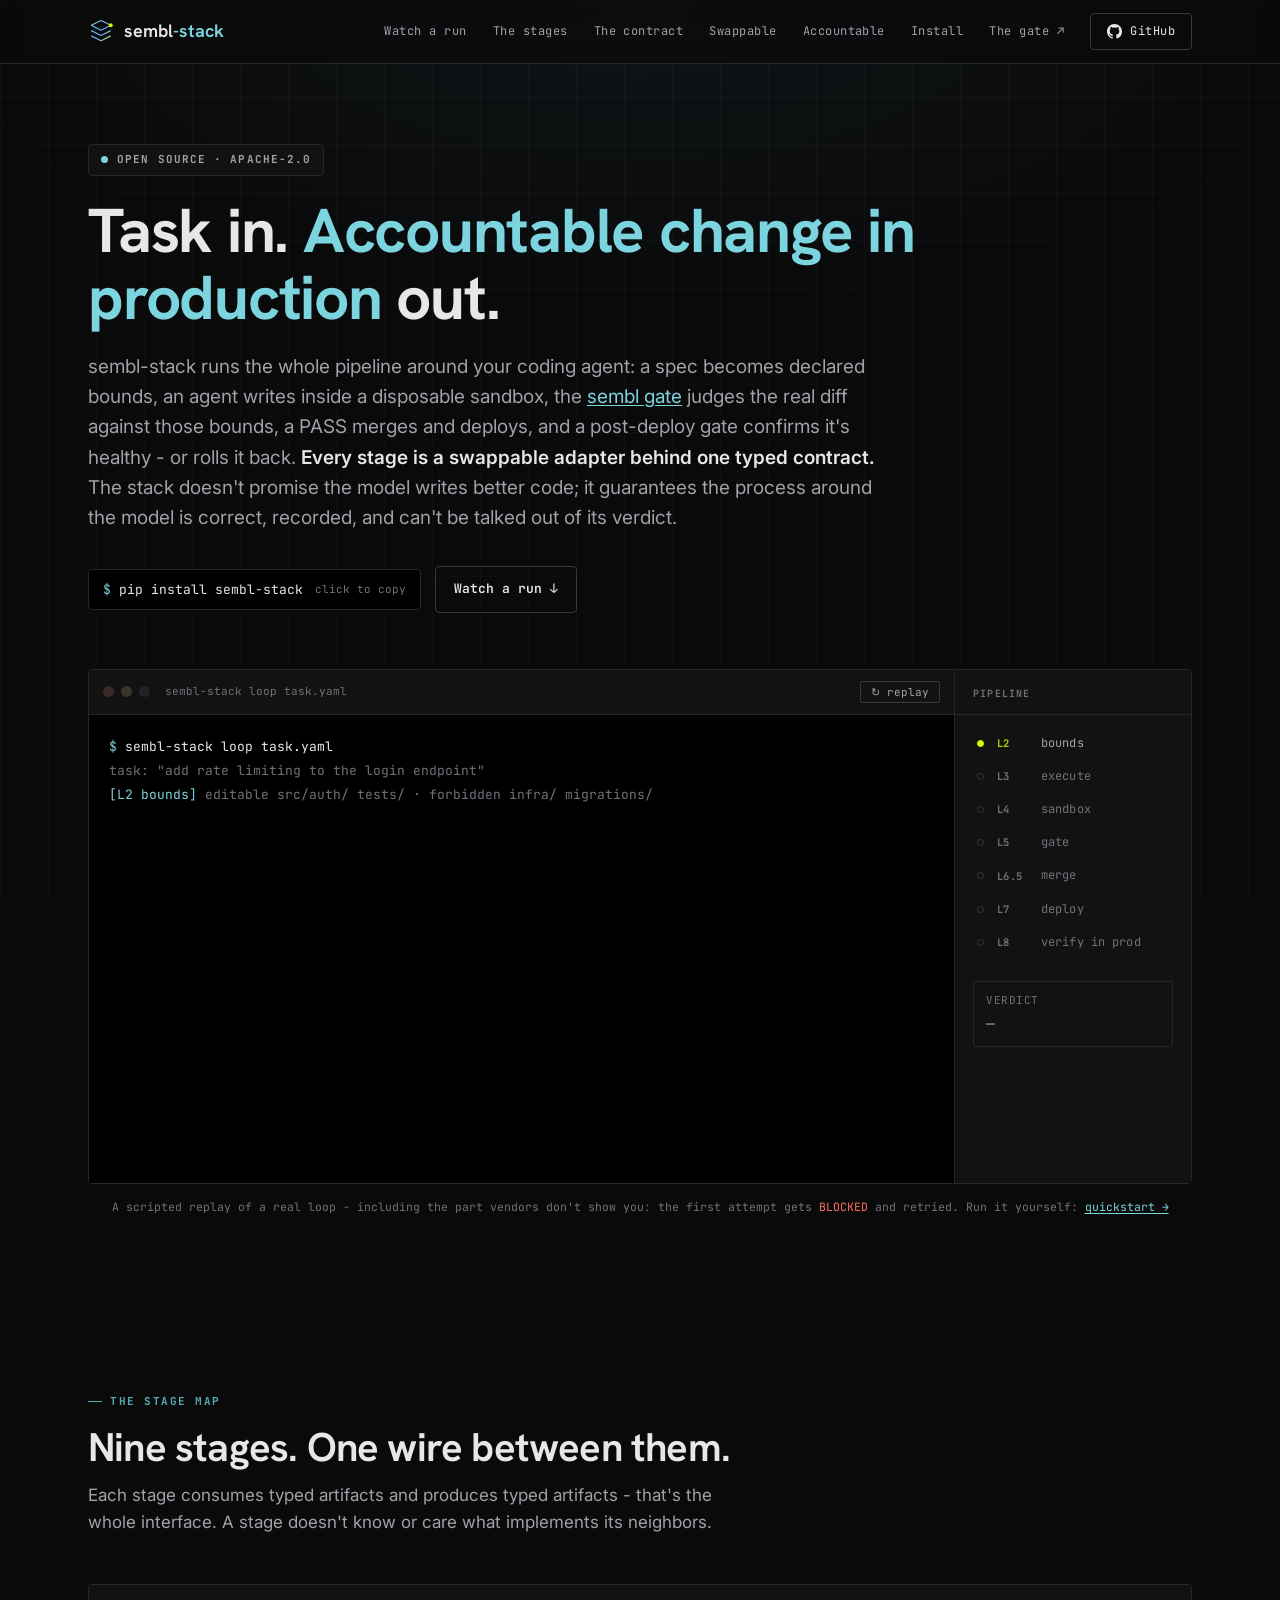
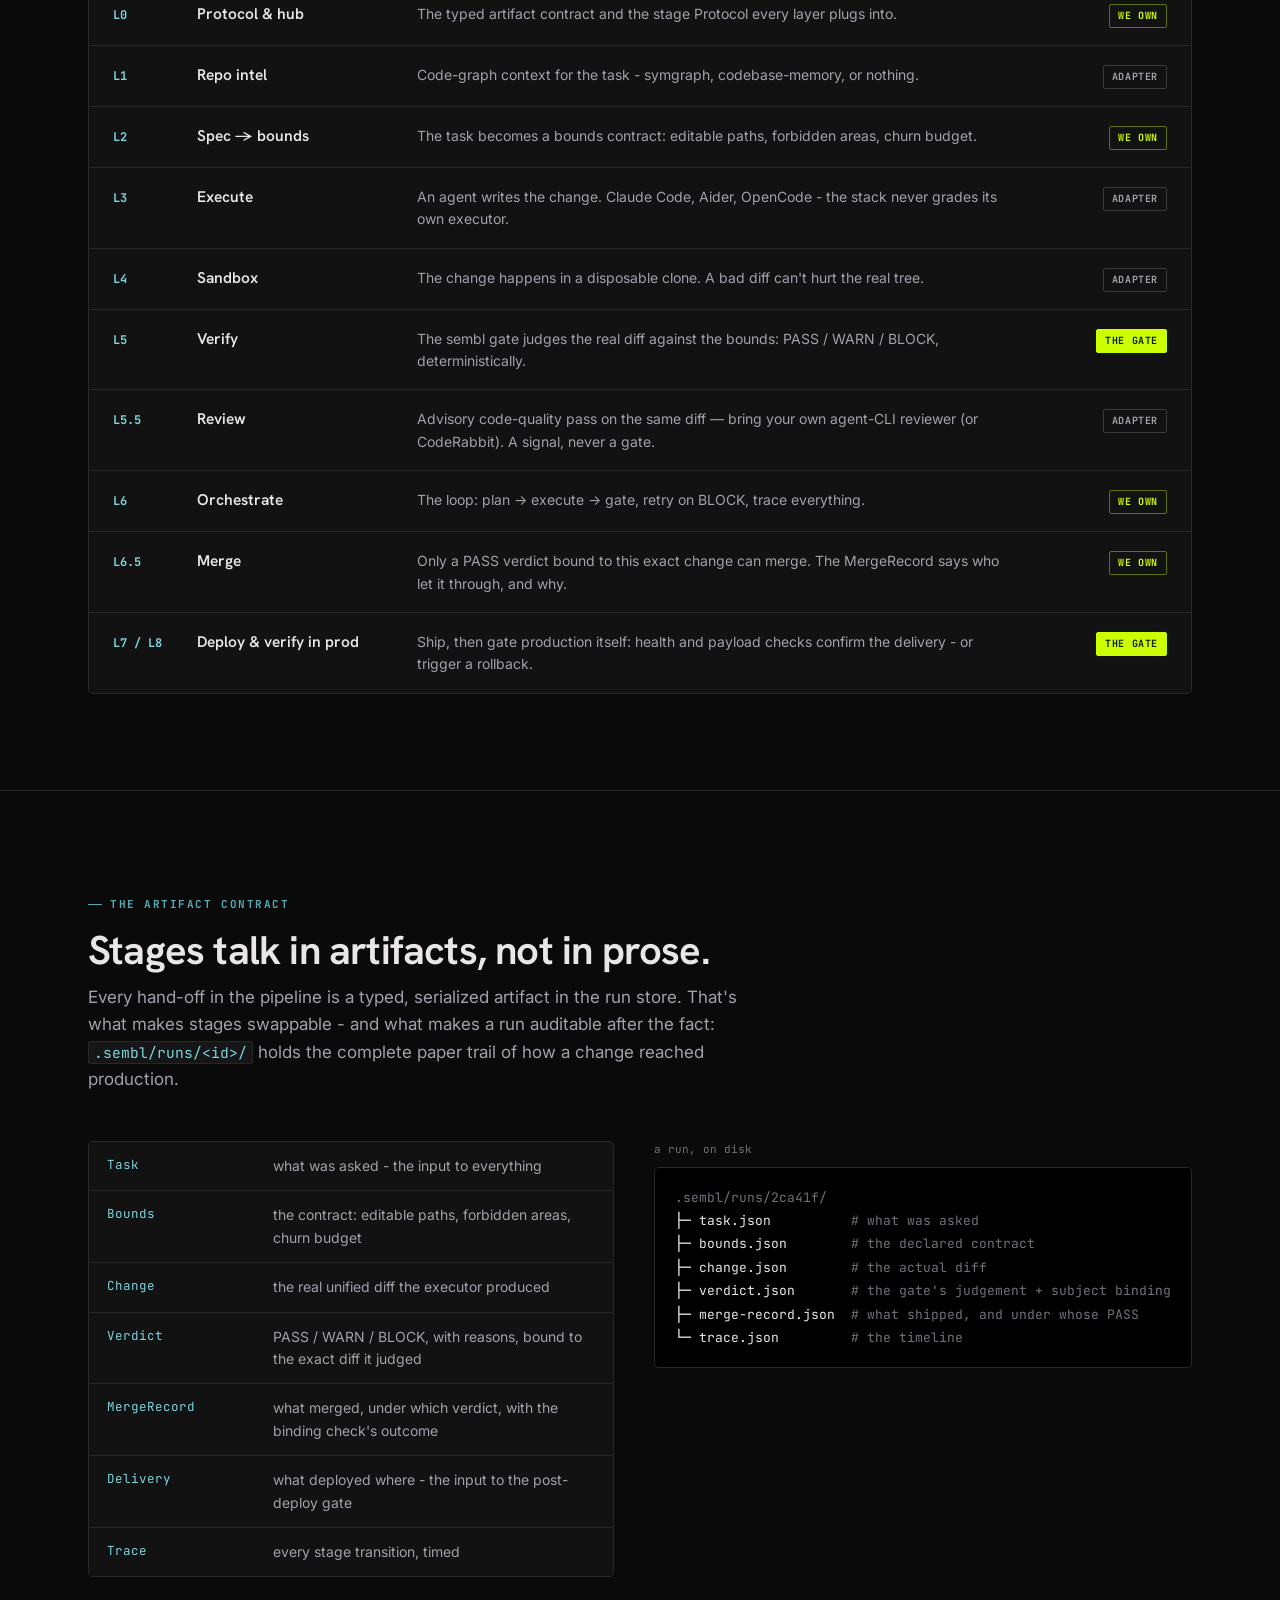
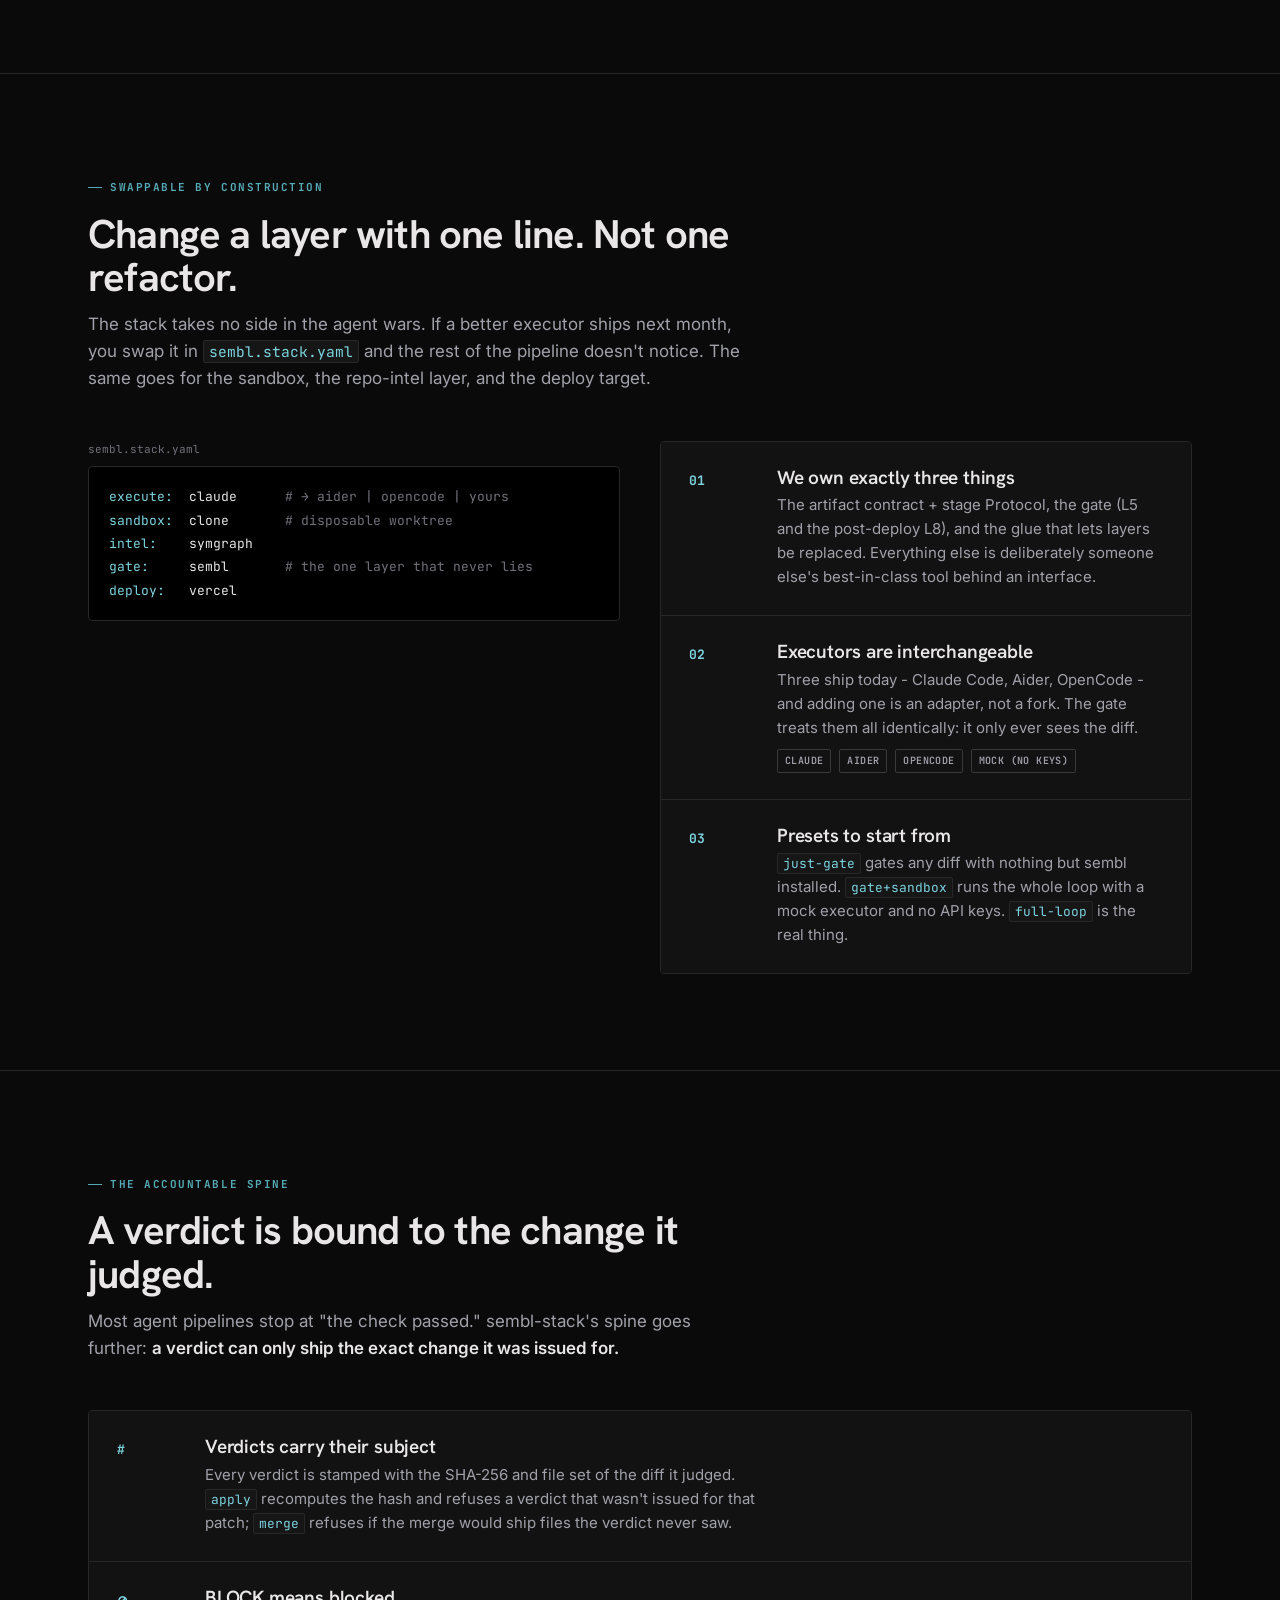
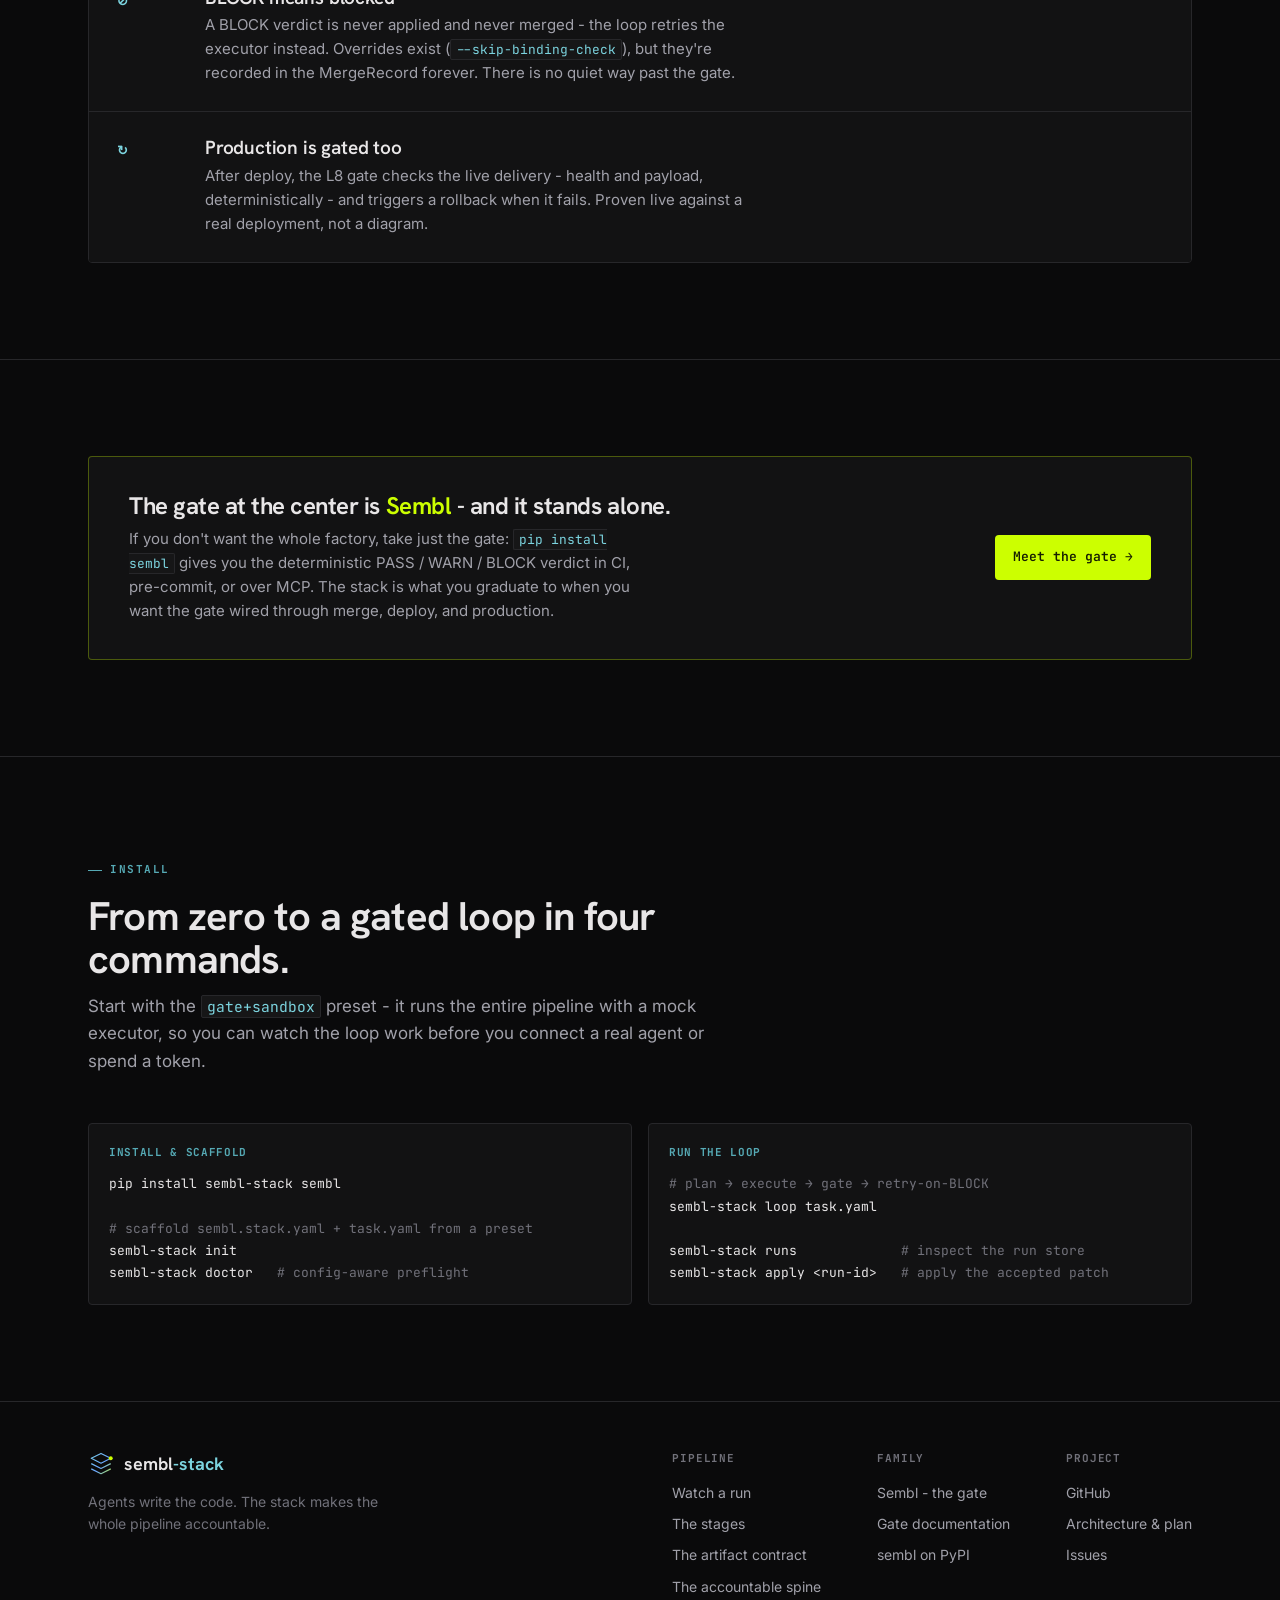
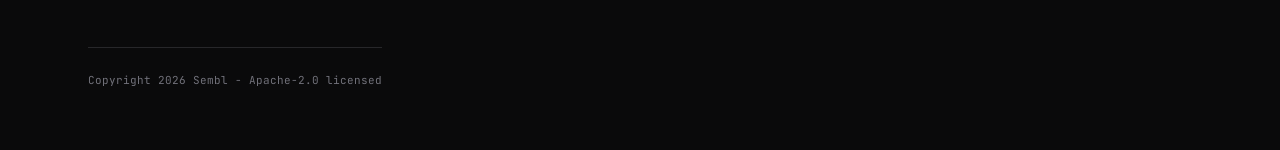
==== commit 8d3d4250: "stage map: add L5.5 advisory review row (BYO agent-CLI reviewer / CodeRabbit) Co-Authored-By: Claude" ====
--- a/index.html
+++ b/index.html
@@ -111,6 +111,7 @@
           <div class="stage-row"><span class="lx">L3</span><span class="nm">Execute</span><span class="ds">An agent writes the change. Claude Code, Aider, OpenCode - the stack never grades its own executor.</span><span class="who">adapter</span></div>
           <div class="stage-row"><span class="lx">L4</span><span class="nm">Sandbox</span><span class="ds">The change happens in a disposable clone. A bad diff can't hurt the real tree.</span><span class="who">adapter</span></div>
           <div class="stage-row"><span class="lx">L5</span><span class="nm">Verify</span><span class="ds">The sembl gate judges the real diff against the bounds: PASS / WARN / BLOCK, deterministically.</span><span class="who gate">the gate</span></div>
+          <div class="stage-row"><span class="lx">L5.5</span><span class="nm">Review</span><span class="ds">Advisory code-quality pass on the same diff &mdash; bring your own agent-CLI reviewer (or CodeRabbit). A signal, never a gate.</span><span class="who">adapter</span></div>
           <div class="stage-row"><span class="lx">L6</span><span class="nm">Orchestrate</span><span class="ds">The loop: plan &rarr; execute &rarr; gate, retry on BLOCK, trace everything.</span><span class="who own">we own</span></div>
           <div class="stage-row"><span class="lx">L6.5</span><span class="nm">Merge</span><span class="ds">Only a PASS verdict bound to this exact change can merge. The MergeRecord says who let it through, and why.</span><span class="who own">we own</span></div>
           <div class="stage-row"><span class="lx">L7 / L8</span><span class="nm">Deploy &amp; verify in prod</span><span class="ds">Ship, then gate production itself: health and payload checks confirm the delivery - or trigger a rollback.</span><span class="who gate">the gate</span></div>
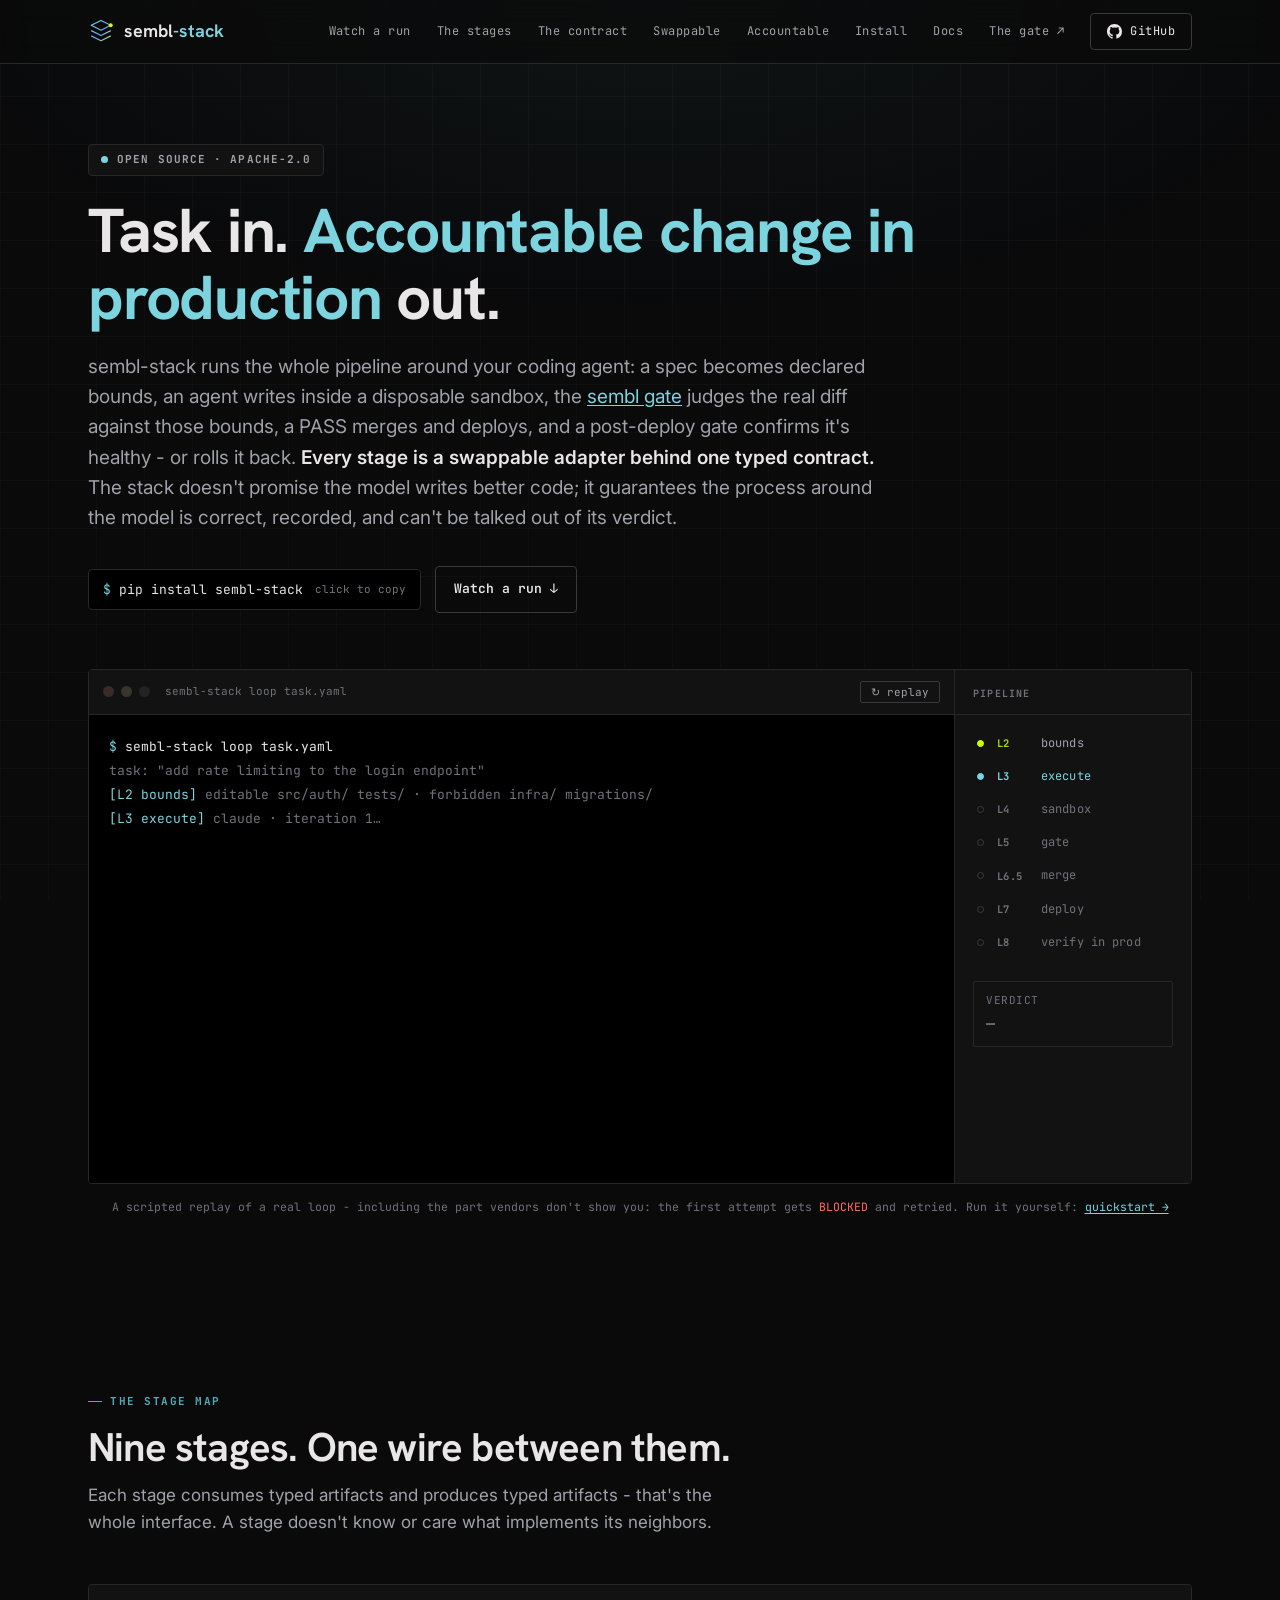
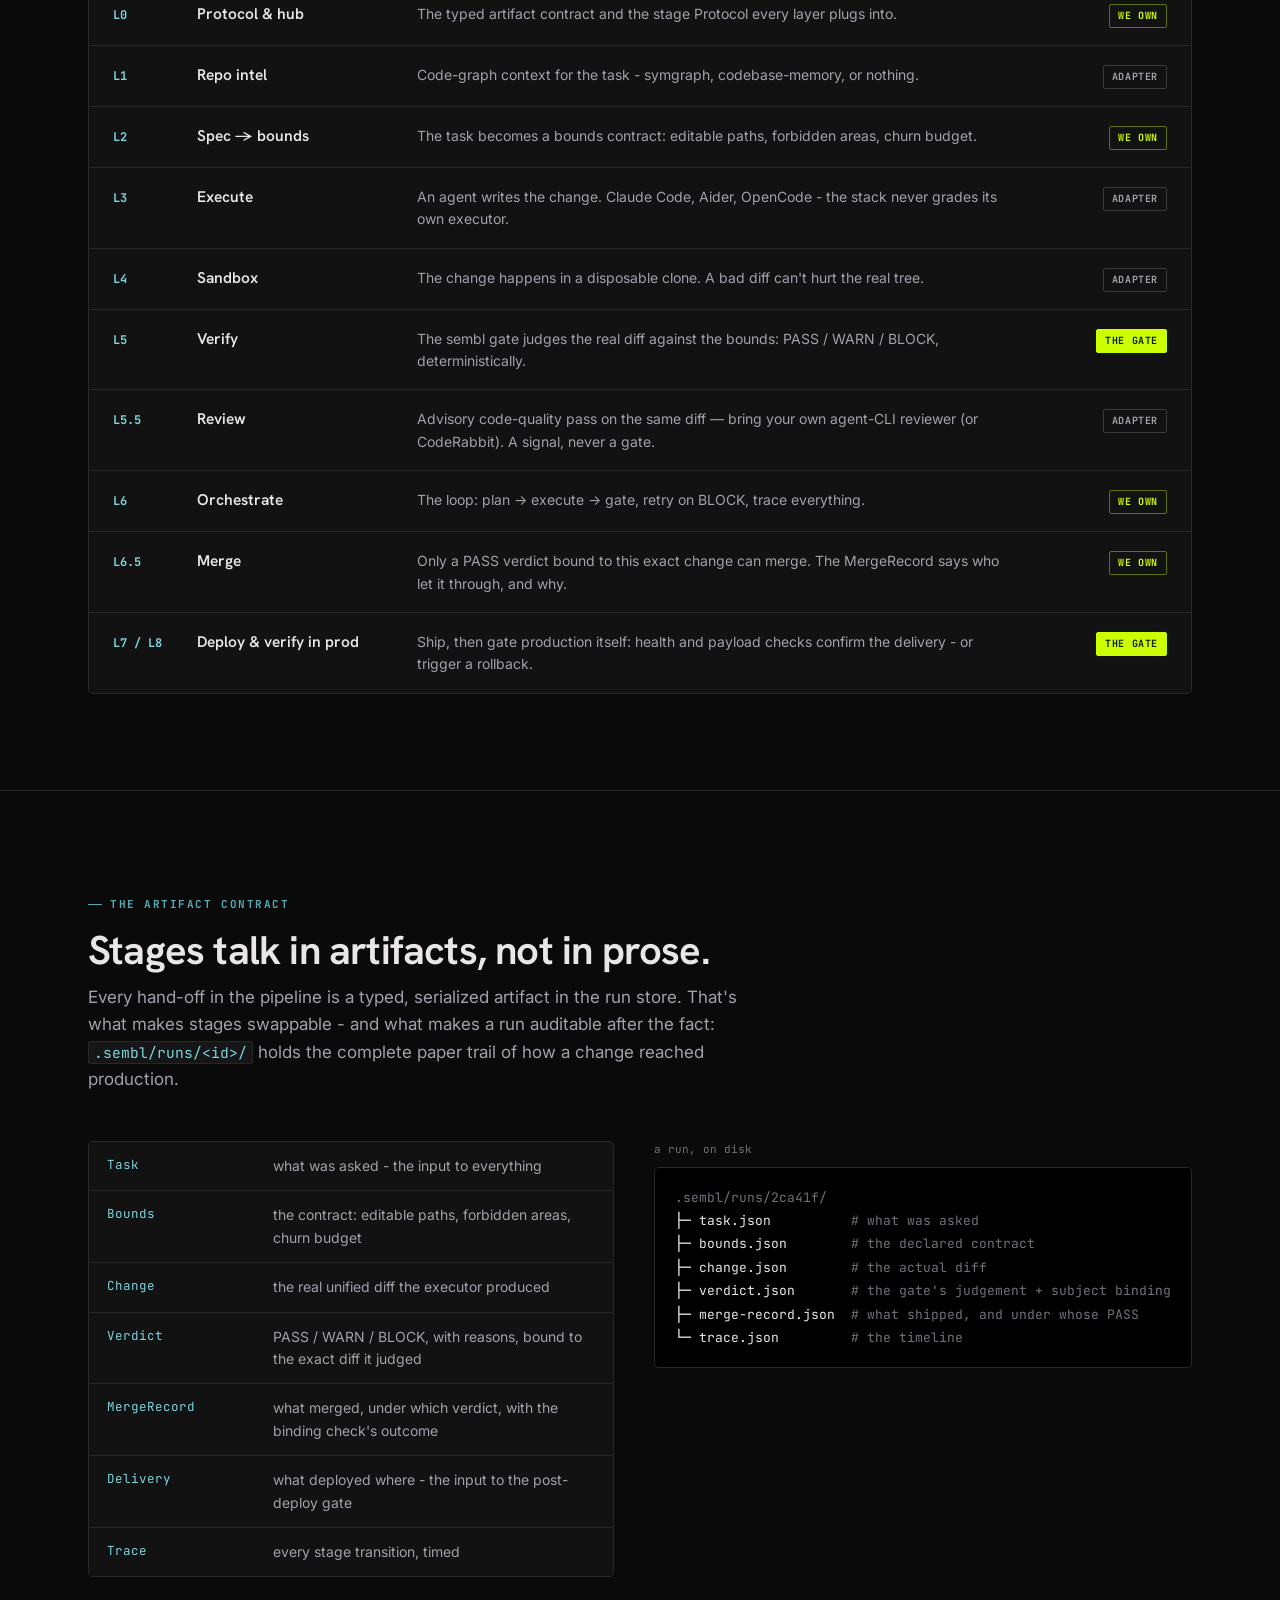
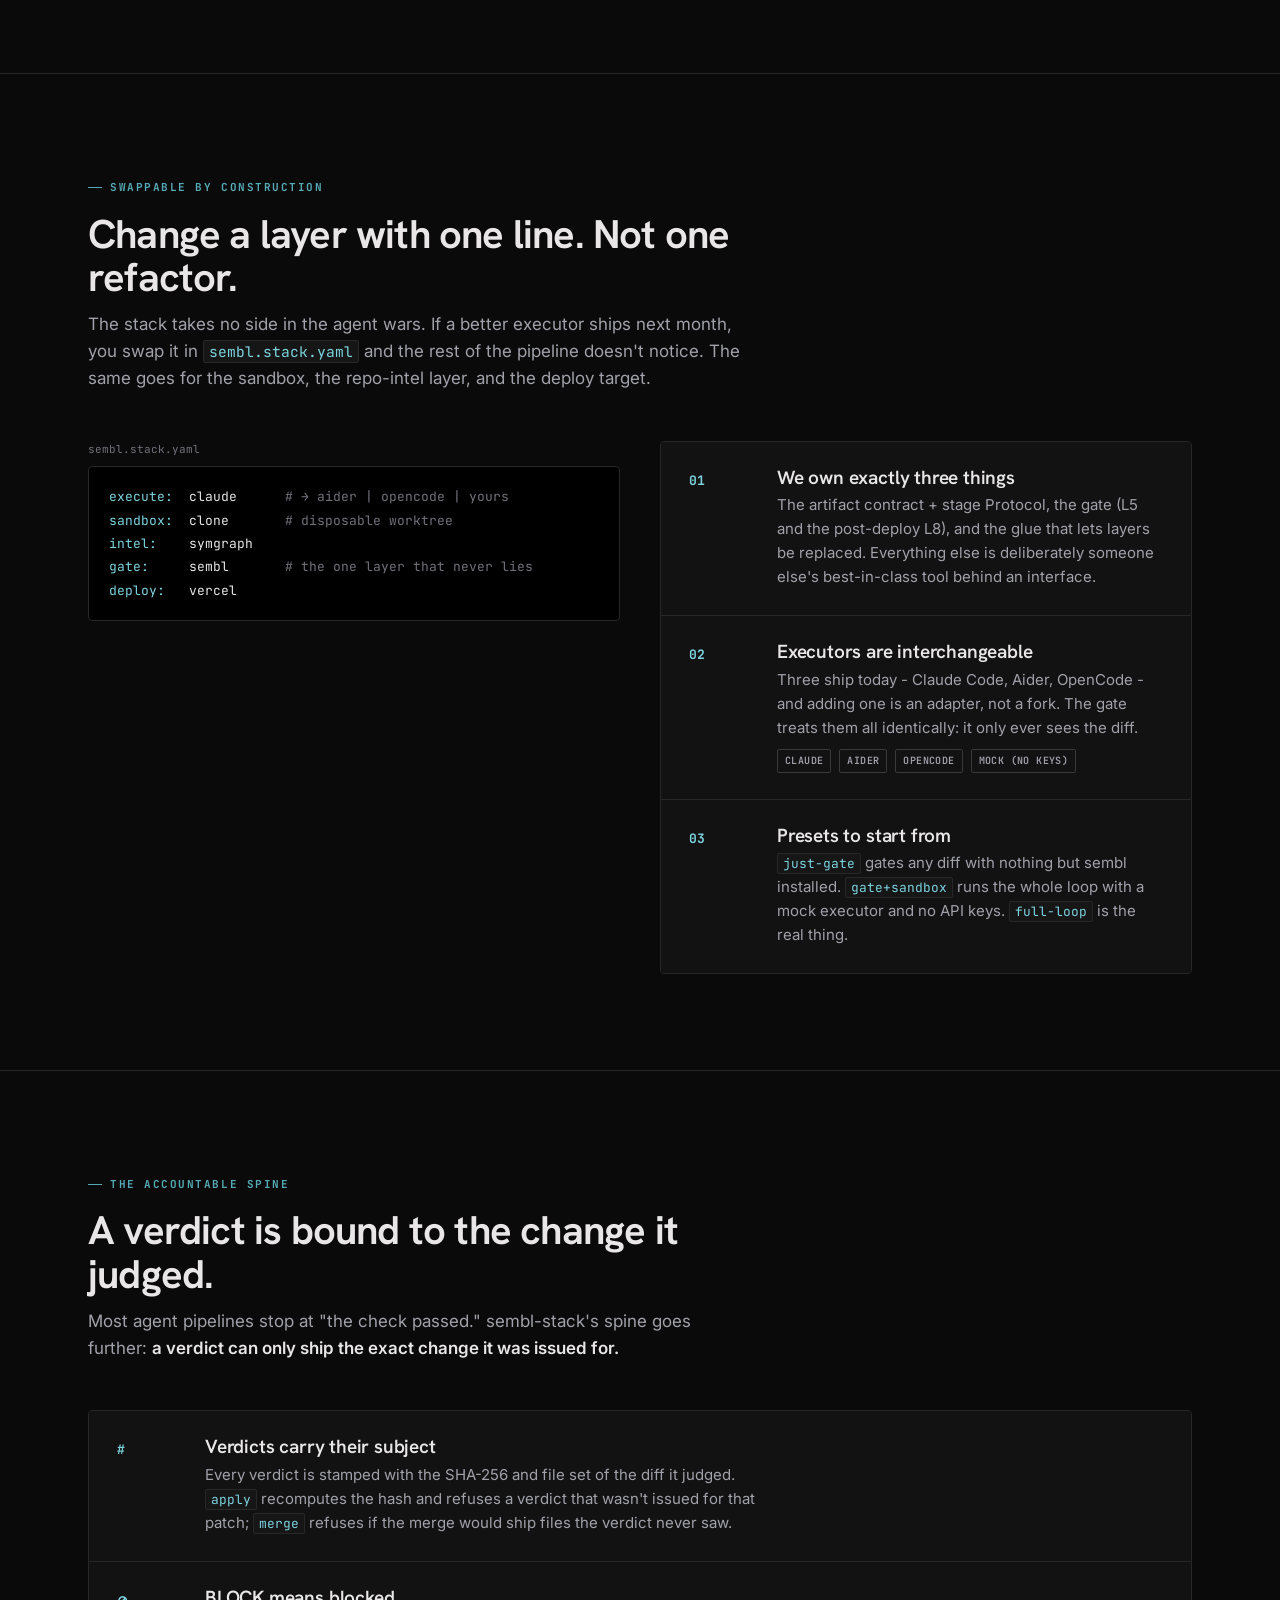
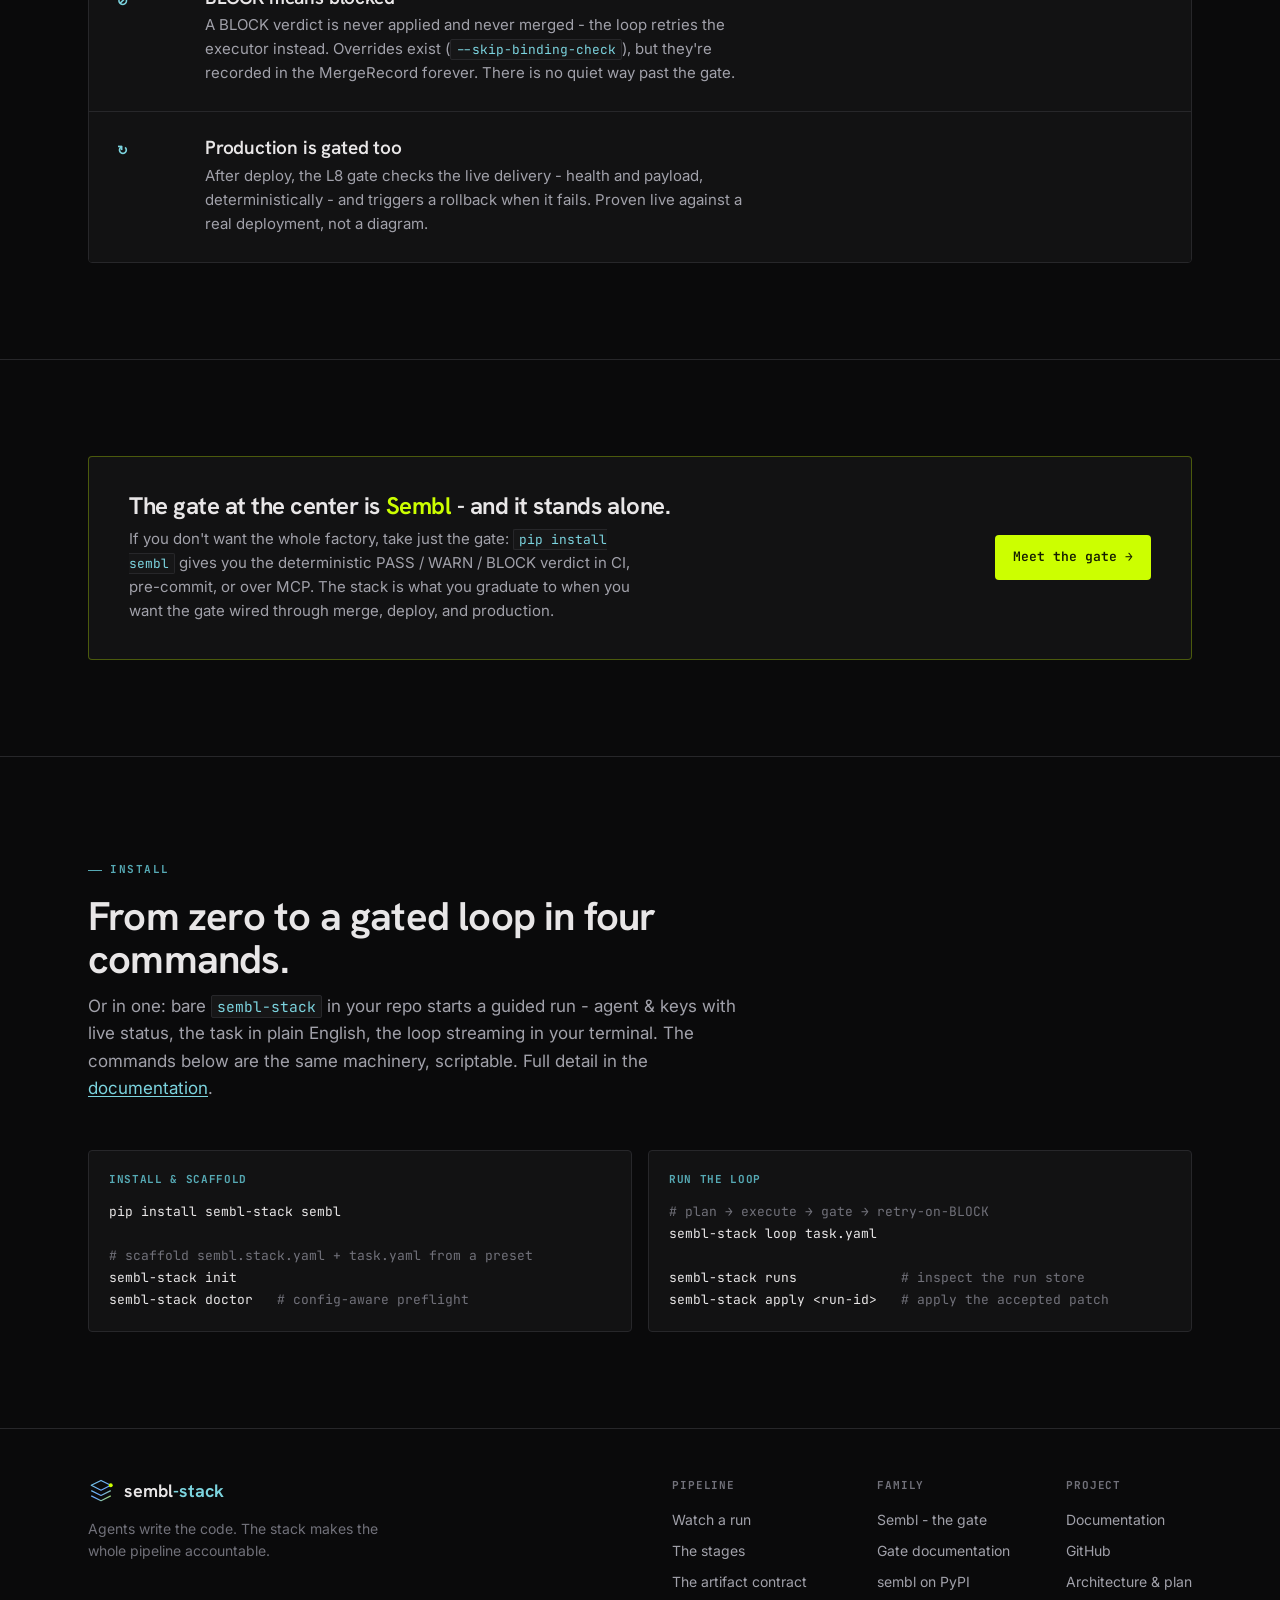
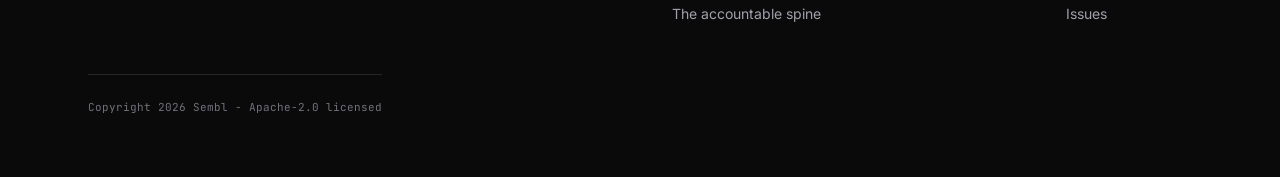
==== commit cc549b24: "docs: full end-to-end documentation page (/docs) Guided run walkthrough, artifact/run-store referenc" ====
--- a/index.html
+++ b/index.html
@@ -44,6 +44,7 @@
         <a href="#swap">Swappable</a>
         <a href="#accountable">Accountable</a>
         <a href="#install">Install</a>
+        <a href="./docs/">Docs</a>
         <a href="https://sembl.vercel.app" title="Sembl - the gate this stack is built around">The gate &nearr;</a>
         <a class="ghost" href="https://github.com/speedvibecode/sembl-stack">
           <svg class="gh-ico" viewBox="0 0 16 16" fill="currentColor" aria-hidden="true"><path d="M8 0C3.58 0 0 3.58 0 8c0 3.54 2.29 6.53 5.47 7.59.4.07.55-.17.55-.38 0-.19-.01-.82-.01-1.49-2.01.37-2.53-.49-2.69-.94-.09-.23-.48-.94-.82-1.13-.28-.15-.68-.52-.01-.53.63-.01 1.08.58 1.23.82.72 1.21 1.87.87 2.33.66.07-.52.28-.87.51-1.07-1.78-.2-3.64-.89-3.64-3.95 0-.87.31-1.59.82-2.15-.08-.2-.36-1.02.08-2.12 0 0 .67-.21 2.2.82a7.6 7.6 0 014-0c1.53-1.04 2.2-.82 2.2-.82.44 1.1.16 1.92.08 2.12.51.56.82 1.27.82 2.15 0 3.07-1.87 3.75-3.65 3.95.29.25.54.73.54 1.48 0 1.07-.01 1.93-.01 2.2 0 .21.15.46.55.38A8.01 8.01 0 0016 8c0-4.42-3.58-8-8-8z"></path></svg>
@@ -249,7 +250,7 @@
         <div class="section-head" data-reveal>
           <span class="kicker">Install</span>
           <h2>From zero to a gated loop in four commands.</h2>
-          <p>Start with the <code class="inl">gate+sandbox</code> preset - it runs the entire pipeline with a mock executor, so you can watch the loop work before you connect a real agent or spend a token.</p>
+          <p>Or in one: bare <code class="inl">sembl-stack</code> in your repo starts a guided run - agent &amp; keys with live status, the task in plain English, the loop streaming in your terminal. The commands below are the same machinery, scriptable. Full detail in the <a href="./docs/" style="color:var(--cyan); text-decoration:underline; text-underline-offset:2px;">documentation</a>.</p>
         </div>
         <div class="install-cols" data-reveal-stagger>
           <div class="cmd-block">
@@ -310,6 +311,7 @@
         </div>
         <div class="f-col">
           <h4>Project</h4>
+          <a href="./docs/">Documentation</a>
           <a href="https://github.com/speedvibecode/sembl-stack">GitHub</a>
           <a href="https://github.com/speedvibecode/sembl-stack/blob/master/docs/PROCESS-ACTION-PLAN.md">Architecture &amp; plan</a>
           <a href="https://github.com/speedvibecode/sembl-stack/issues">Issues</a>
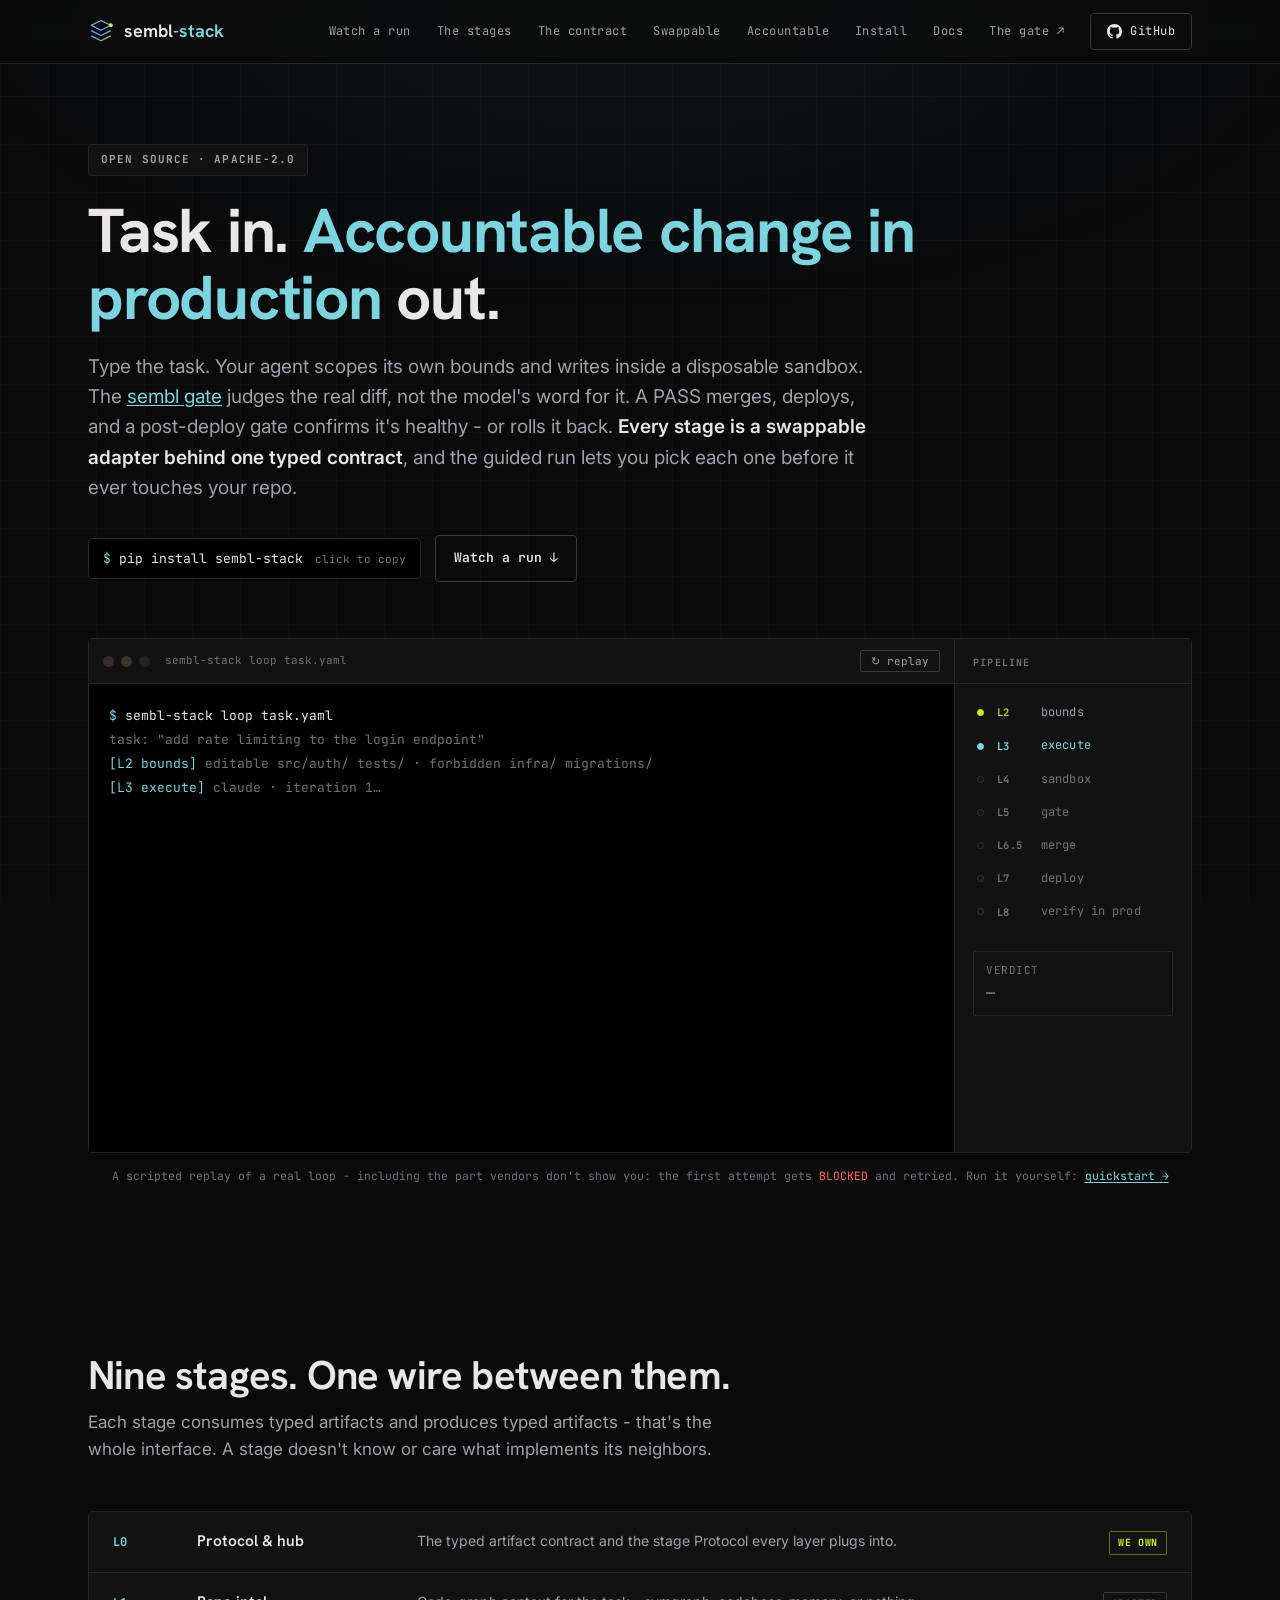
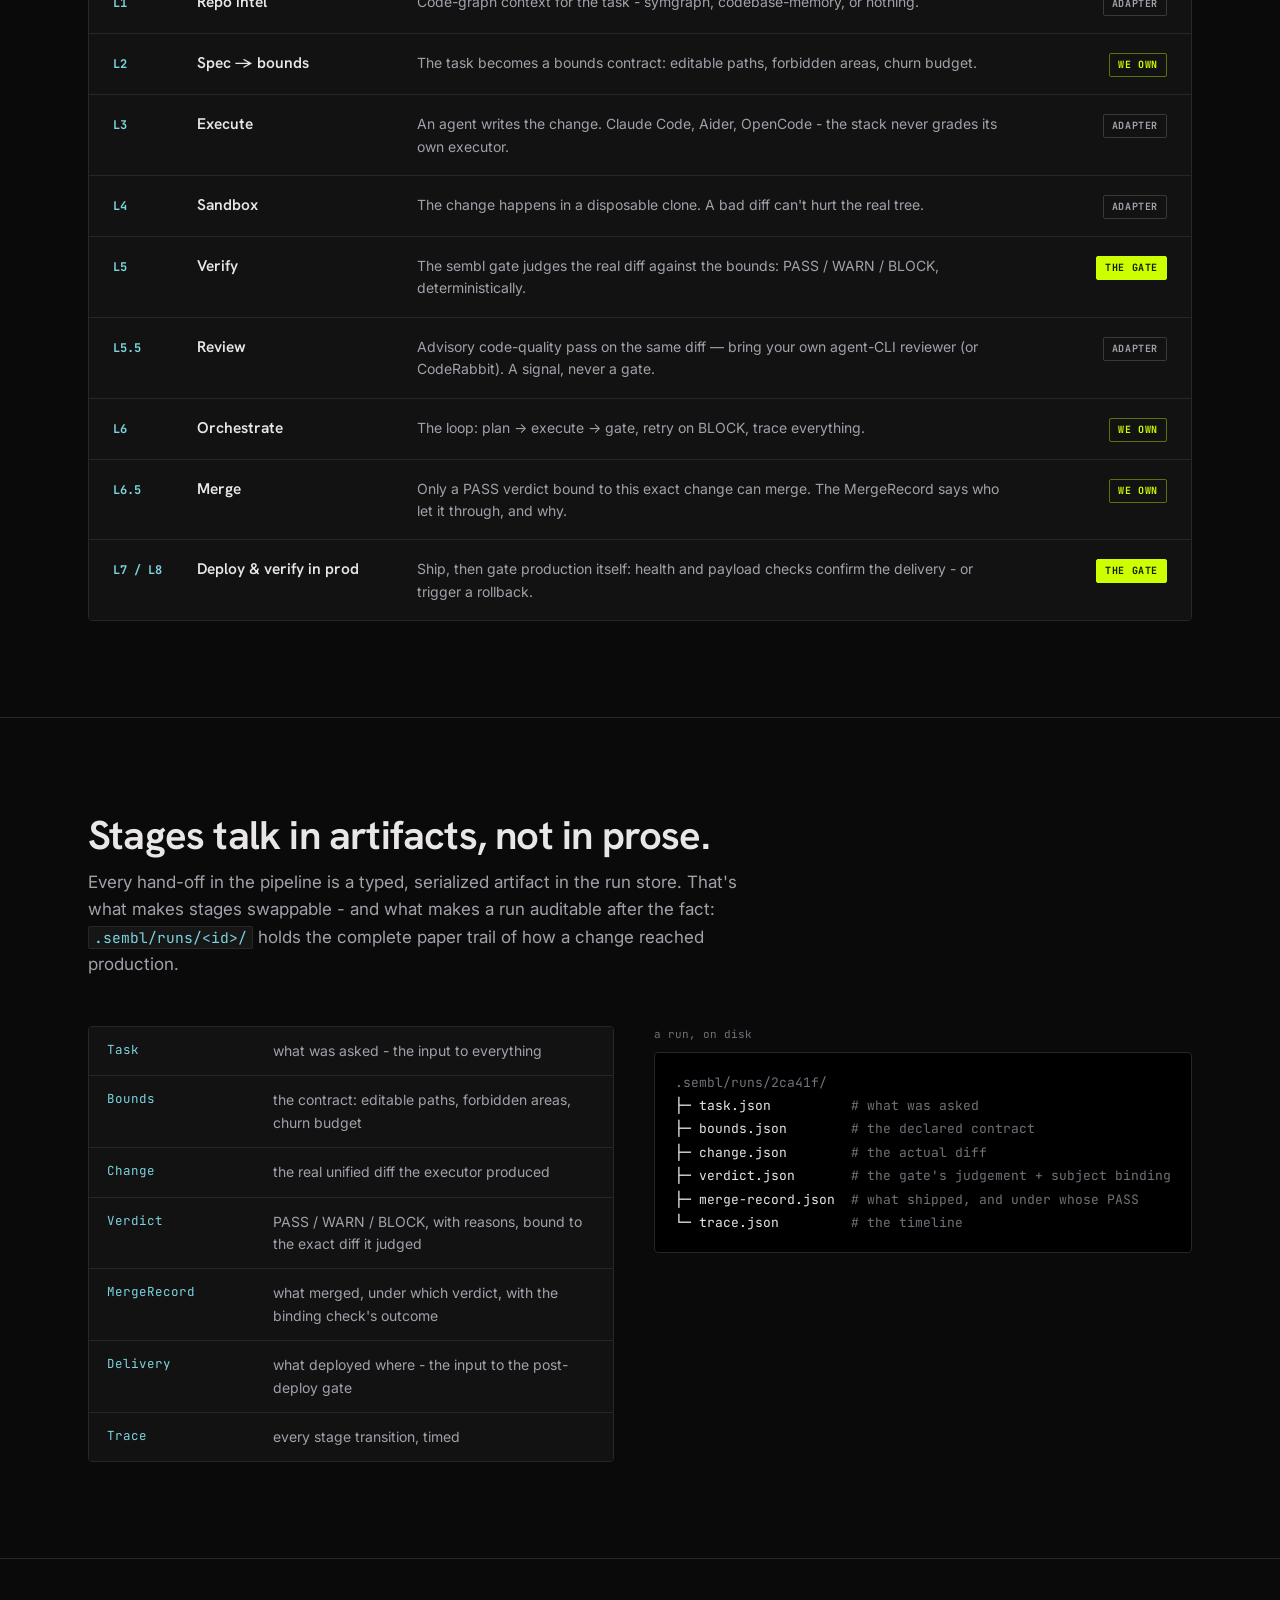
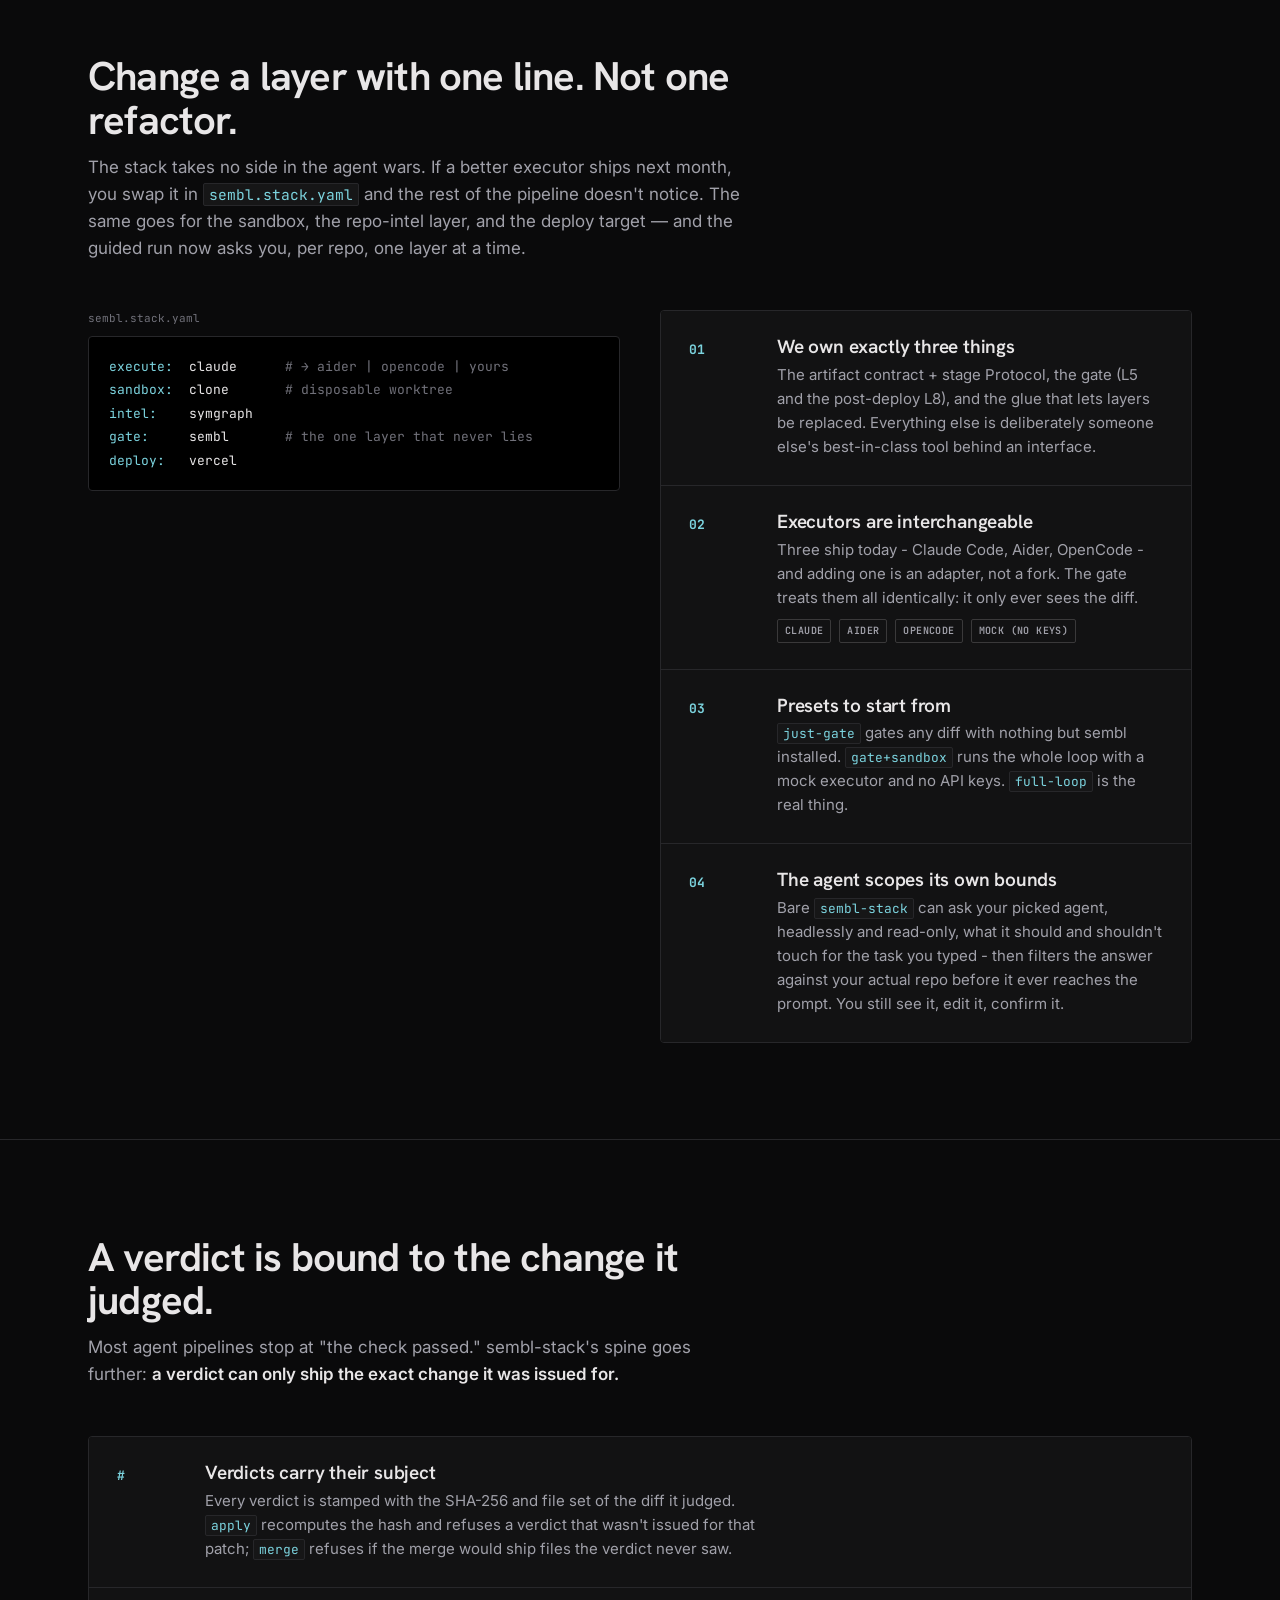
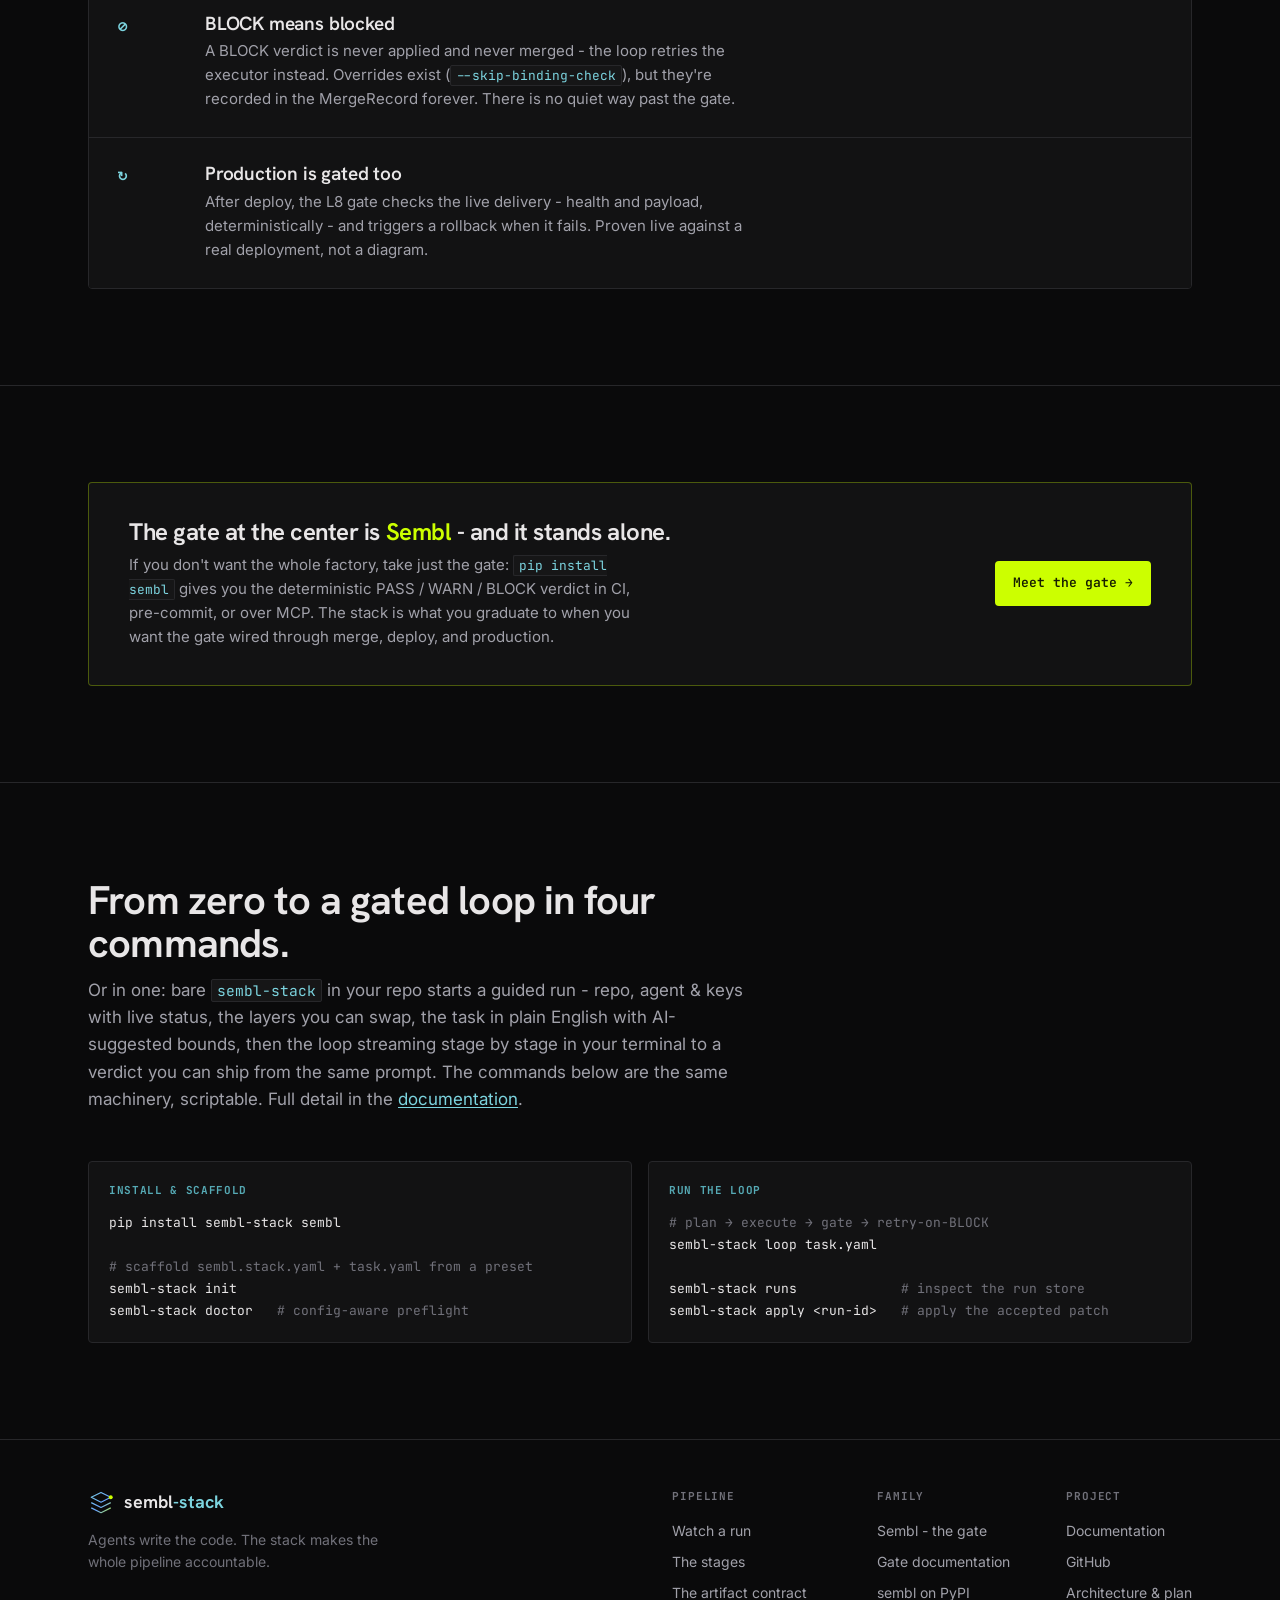
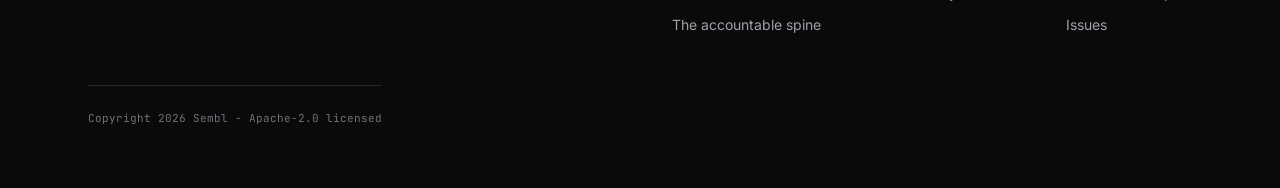
==== commit fbb9d76c: "deslopify: kill the eyebrow-label pattern, refresh copy for the 0.2.0 guided run Every section on th" ====
--- a/index.html
+++ b/index.html
@@ -58,9 +58,9 @@
     <!-- Hero -->
     <section class="hero">
       <div class="wrap">
-        <span class="status-chip" data-reveal><span class="dot"></span>Open source &middot; Apache-2.0</span>
+        <span class="status-chip" data-reveal>Open source &middot; Apache-2.0</span>
         <h1 data-reveal>Task in. <span class="accent">Accountable change in production</span> out.</h1>
-        <p class="hero-lede" data-reveal>sembl-stack runs the whole pipeline around your coding agent: a spec becomes declared bounds, an agent writes inside a disposable sandbox, the <a href="https://sembl.vercel.app" style="color:var(--cyan); text-decoration:underline; text-underline-offset:2px;">sembl gate</a> judges the real diff against those bounds, a PASS merges and deploys, and a post-deploy gate confirms it's healthy - or rolls it back. <strong>Every stage is a swappable adapter behind one typed contract.</strong> The stack doesn't promise the model writes better code; it guarantees the process around the model is correct, recorded, and can't be talked out of its verdict.</p>
+        <p class="hero-lede" data-reveal>Type the task. Your agent scopes its own bounds and writes inside a disposable sandbox. The <a href="https://sembl.vercel.app" style="color:var(--cyan); text-decoration:underline; text-underline-offset:2px;">sembl gate</a> judges the real diff, not the model's word for it. A PASS merges, deploys, and a post-deploy gate confirms it's healthy - or rolls it back. <strong>Every stage is a swappable adapter behind one typed contract</strong>, and the guided run lets you pick each one before it ever touches your repo.</p>
         <div class="hero-actions" data-reveal>
           <button class="copy-cmd" id="copyInstall" type="button" aria-label="Copy install command">
             <span><span class="prompt">$</span> pip install sembl-stack</span>
@@ -101,7 +101,6 @@
     <section class="section" id="stages">
       <div class="wrap">
         <div class="section-head" data-reveal>
-          <span class="kicker">The stage map</span>
           <h2>Nine stages. One wire between them.</h2>
           <p>Each stage consumes typed artifacts and produces typed artifacts - that's the whole interface. A stage doesn't know or care what implements its neighbors.</p>
         </div>
@@ -124,7 +123,6 @@
     <section class="section" id="contract">
       <div class="wrap">
         <div class="section-head" data-reveal>
-          <span class="kicker">The artifact contract</span>
           <h2>Stages talk in artifacts, not in prose.</h2>
           <p>Every hand-off in the pipeline is a typed, serialized artifact in the run store. That's what makes stages swappable - and what makes a run auditable after the fact: <code class="inl">.sembl/runs/&lt;id&gt;/</code> holds the complete paper trail of how a change reached production.</p>
         </div>
@@ -156,9 +154,8 @@
     <section class="section" id="swap">
       <div class="wrap">
         <div class="section-head" data-reveal>
-          <span class="kicker">Swappable by construction</span>
           <h2>Change a layer with one line. Not one refactor.</h2>
-          <p>The stack takes no side in the agent wars. If a better executor ships next month, you swap it in <code class="inl">sembl.stack.yaml</code> and the rest of the pipeline doesn't notice. The same goes for the sandbox, the repo-intel layer, and the deploy target.</p>
+          <p>The stack takes no side in the agent wars. If a better executor ships next month, you swap it in <code class="inl">sembl.stack.yaml</code> and the rest of the pipeline doesn't notice. The same goes for the sandbox, the repo-intel layer, and the deploy target — and the guided run now asks you, per repo, one layer at a time.</p>
         </div>
         <div class="split">
           <div data-reveal>
@@ -192,6 +189,13 @@
                 <p><code class="inl">just-gate</code> gates any diff with nothing but sembl installed. <code class="inl">gate+sandbox</code> runs the whole loop with a mock executor and no API keys. <code class="inl">full-loop</code> is the real thing.</p>
               </div>
             </div>
+            <div class="step">
+              <div class="idx">04</div>
+              <div>
+                <h3>The agent scopes its own bounds</h3>
+                <p>Bare <code class="inl">sembl-stack</code> can ask your picked agent, headlessly and read-only, what it should and shouldn't touch for the task you typed - then filters the answer against your actual repo before it ever reaches the prompt. You still see it, edit it, confirm it.</p>
+              </div>
+            </div>
           </div>
         </div>
       </div>
@@ -201,7 +205,6 @@
     <section class="section" id="accountable">
       <div class="wrap">
         <div class="section-head" data-reveal>
-          <span class="kicker">The accountable spine</span>
           <h2>A verdict is bound to the change it judged.</h2>
           <p>Most agent pipelines stop at "the check passed." sembl-stack's spine goes further: <strong>a verdict can only ship the exact change it was issued for.</strong></p>
         </div>
@@ -248,9 +251,8 @@
     <section class="section" id="install">
       <div class="wrap">
         <div class="section-head" data-reveal>
-          <span class="kicker">Install</span>
           <h2>From zero to a gated loop in four commands.</h2>
-          <p>Or in one: bare <code class="inl">sembl-stack</code> in your repo starts a guided run - agent &amp; keys with live status, the task in plain English, the loop streaming in your terminal. The commands below are the same machinery, scriptable. Full detail in the <a href="./docs/" style="color:var(--cyan); text-decoration:underline; text-underline-offset:2px;">documentation</a>.</p>
+          <p>Or in one: bare <code class="inl">sembl-stack</code> in your repo starts a guided run - repo, agent &amp; keys with live status, the layers you can swap, the task in plain English with AI-suggested bounds, then the loop streaming stage by stage in your terminal to a verdict you can ship from the same prompt. The commands below are the same machinery, scriptable. Full detail in the <a href="./docs/" style="color:var(--cyan); text-decoration:underline; text-underline-offset:2px;">documentation</a>.</p>
         </div>
         <div class="install-cols" data-reveal-stagger>
           <div class="cmd-block">
--- a/styles.css
+++ b/styles.css
@@ -73,28 +73,10 @@
 .section { padding: 96px 0; position: relative; }
 .section + .section { border-top: 1px solid var(--beam); }
 
-.kicker {
-  font-family: var(--font-mono);
-  font-size: 11px;
-  font-weight: 700;
-  letter-spacing: 0.14em;
-  text-transform: uppercase;
-  color: var(--cyan-dim);
-  display: inline-flex;
-  align-items: center;
-  gap: 8px;
-}
-.kicker::before {
-  content: "";
-  width: 14px;
-  height: 1px;
-  background: var(--cyan-dim);
-}
-
 h1, h2, h3 { font-family: var(--font-head); font-weight: 650; letter-spacing: -0.02em; line-height: 1.08; }
 
 .section-head { max-width: 660px; margin-bottom: 48px; }
-.section-head h2 { font-size: clamp(28px, 4vw, 40px); margin: 16px 0 12px; }
+.section-head h2 { font-size: clamp(28px, 4vw, 40px); margin: 0 0 12px; }
 .section-head p { color: var(--text-dim); font-size: 17px; }
 .section-head strong { color: var(--text); font-weight: 600; }
 
@@ -162,7 +144,6 @@
 .status-chip {
   display: inline-flex;
   align-items: center;
-  gap: 9px;
   font-family: var(--font-mono);
   font-size: 11px;
   font-weight: 700;
@@ -174,17 +155,6 @@
   padding: 6px 12px;
   background: var(--charcoal);
 }
-.dot {
-  width: 7px; height: 7px; border-radius: 50%;
-  background: var(--cyan);
-  animation: pulse 2.4s infinite;
-}
-@keyframes pulse {
-  0% { box-shadow: 0 0 0 0 rgba(124, 212, 223, 0.5); }
-  70% { box-shadow: 0 0 0 7px rgba(124, 212, 223, 0); }
-  100% { box-shadow: 0 0 0 0 rgba(124, 212, 223, 0); }
-}
-@media (prefers-reduced-motion: reduce) { .dot { animation: none; } }
 
 .hero h1 { font-size: clamp(38px, 5.6vw, 62px); margin: 22px 0 20px; font-weight: 700; max-width: 17em; }
 .hero h1 .accent { color: var(--cyan); }
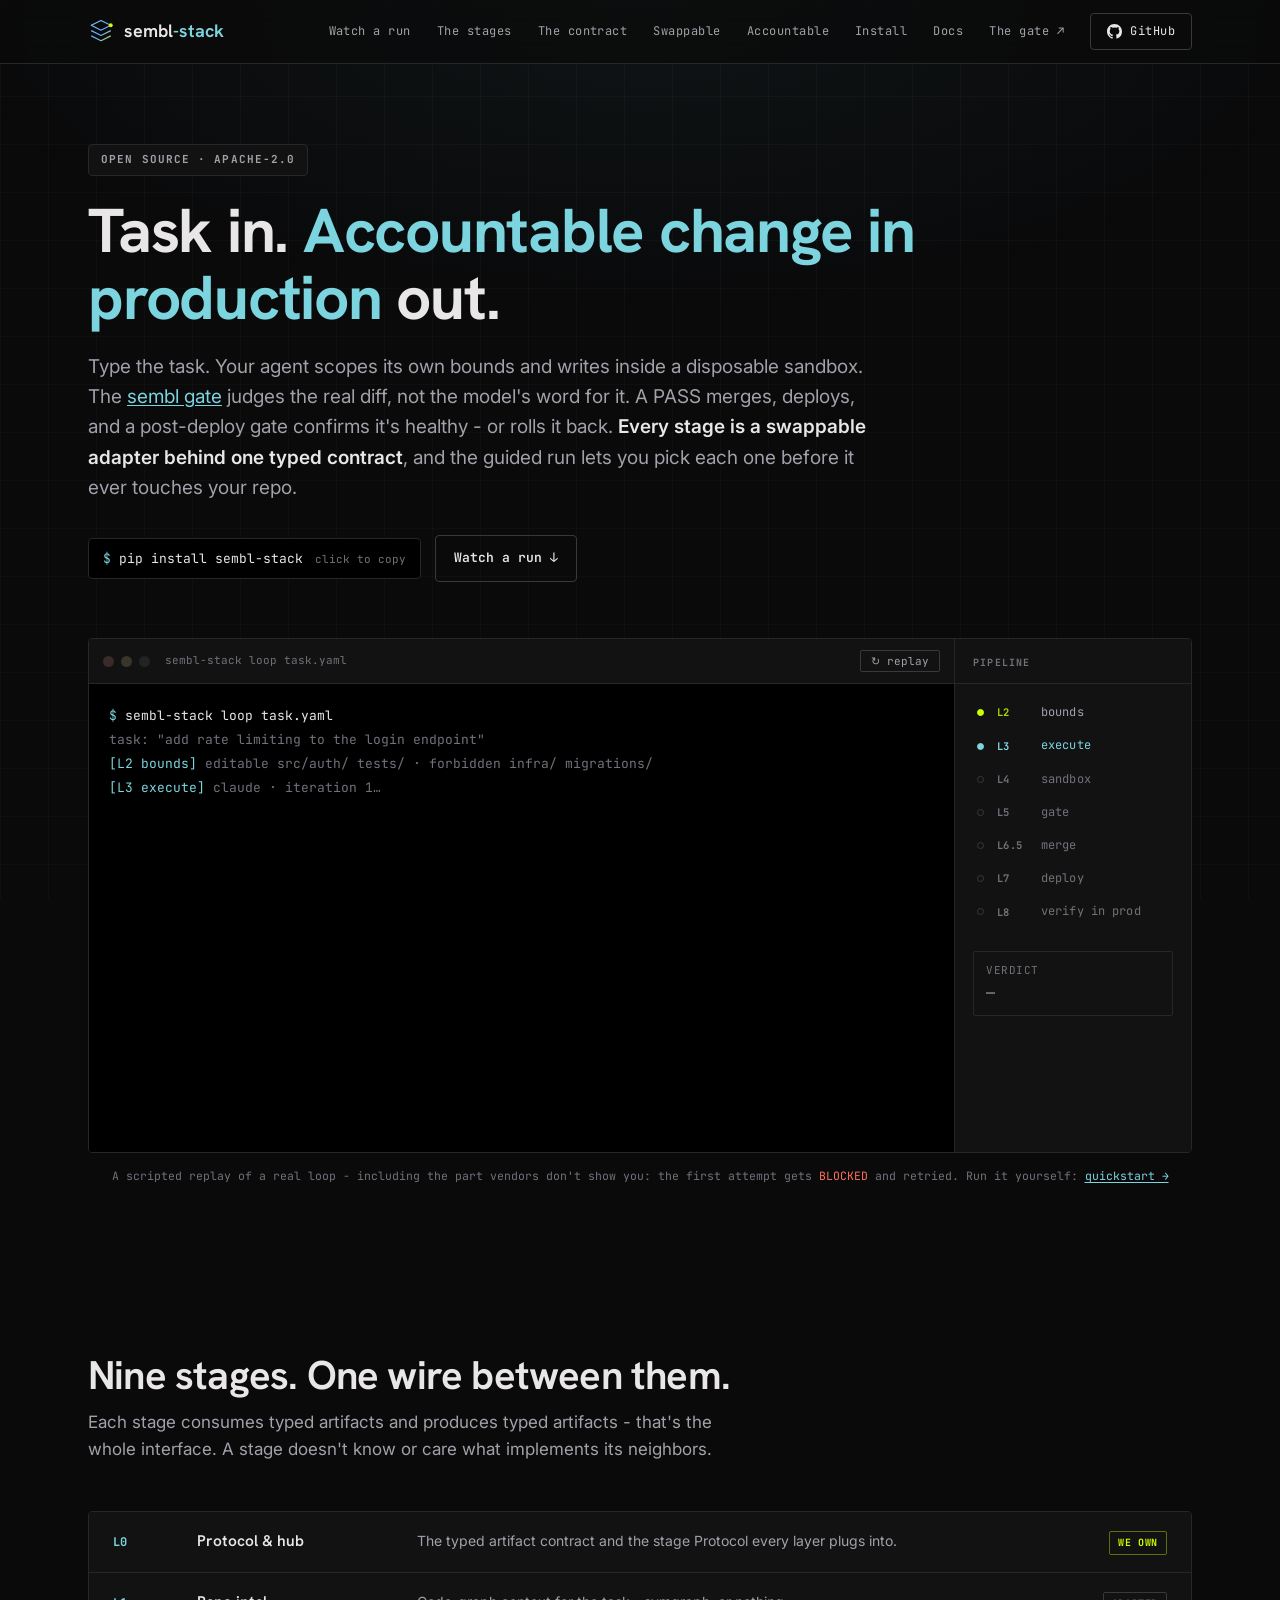
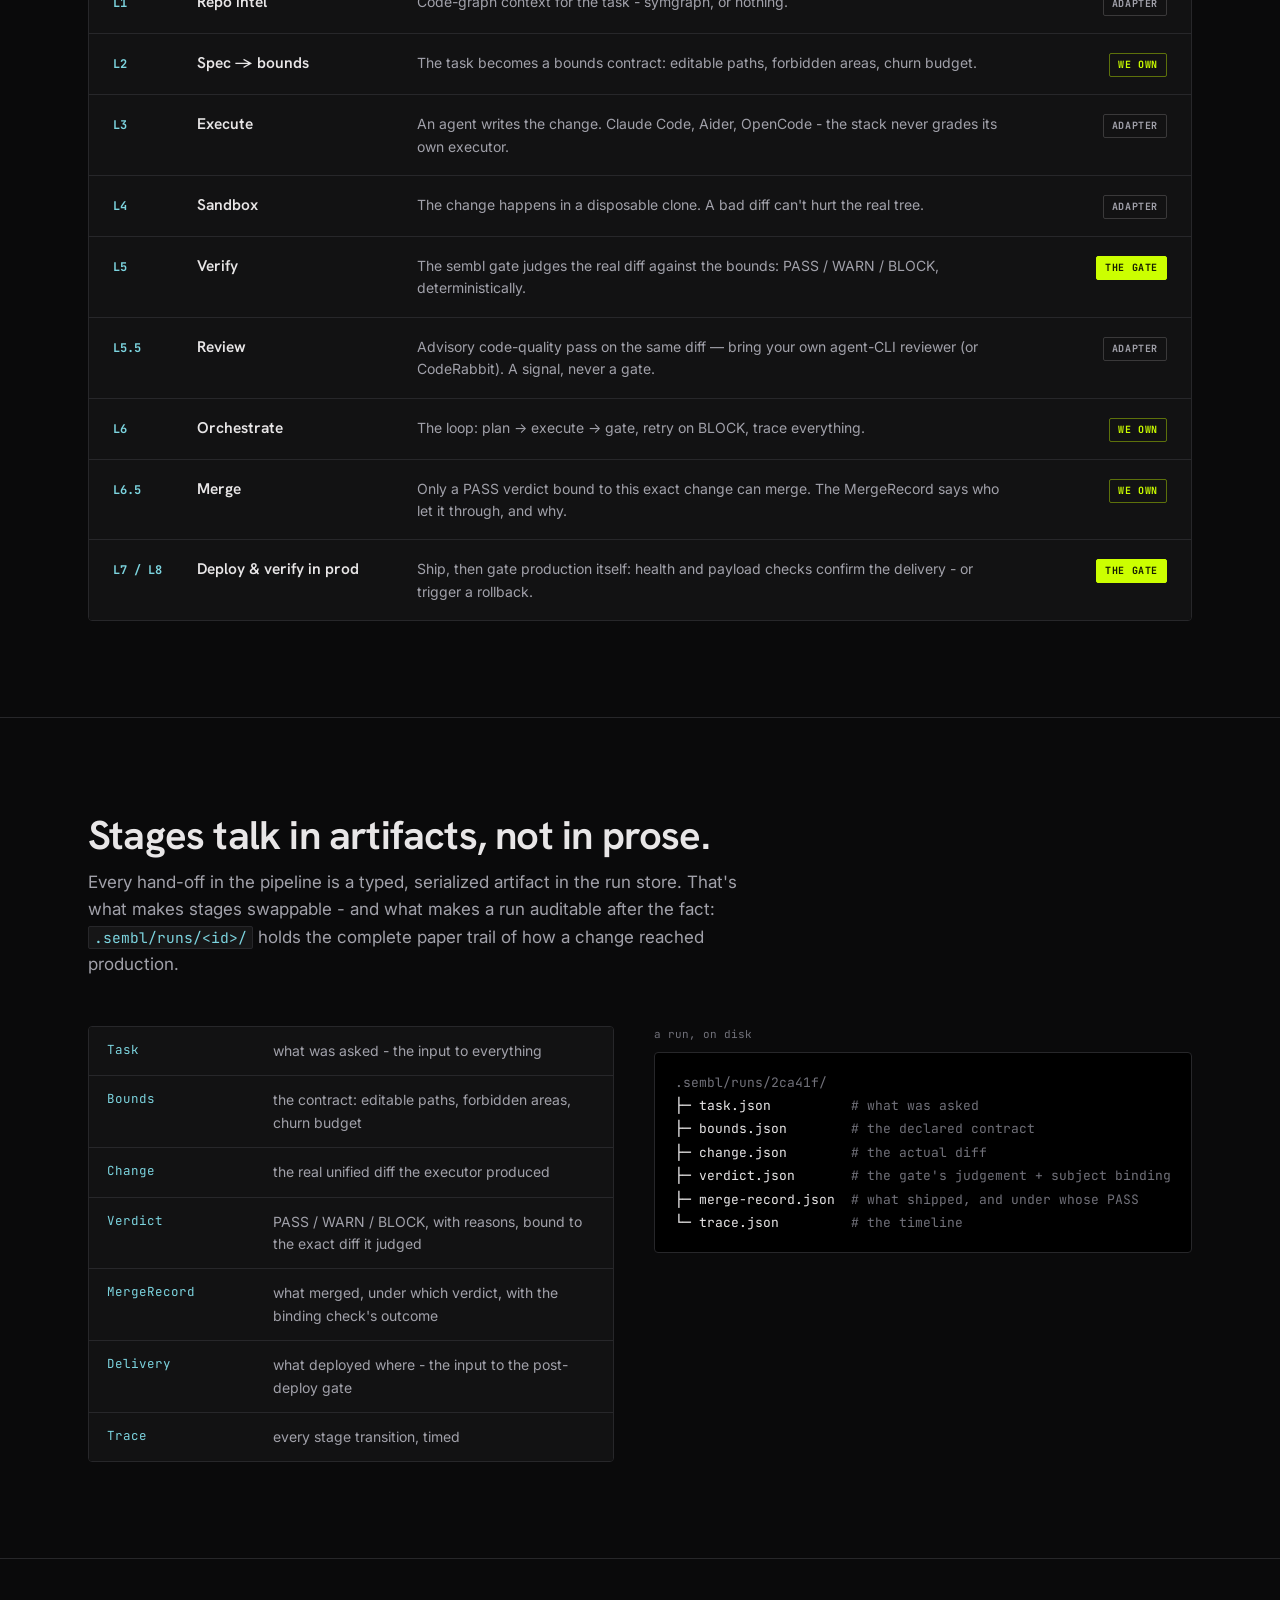
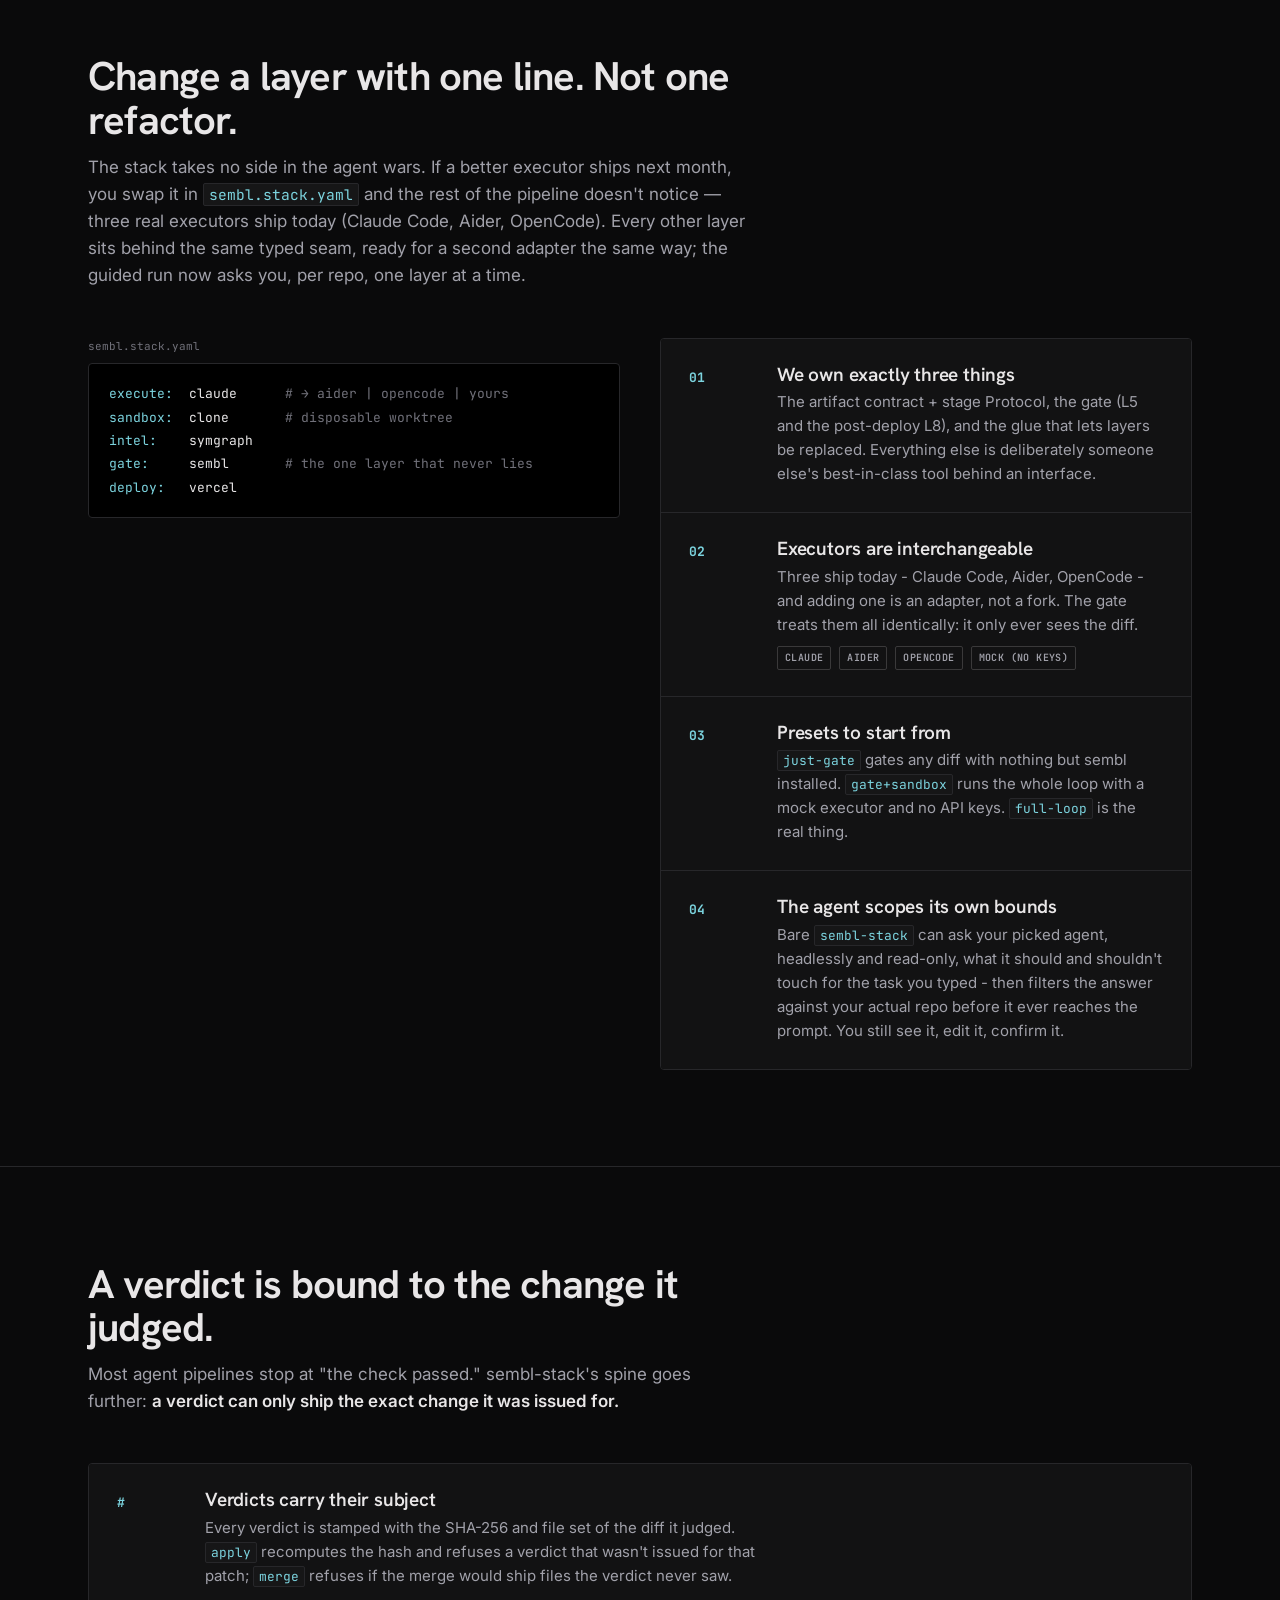
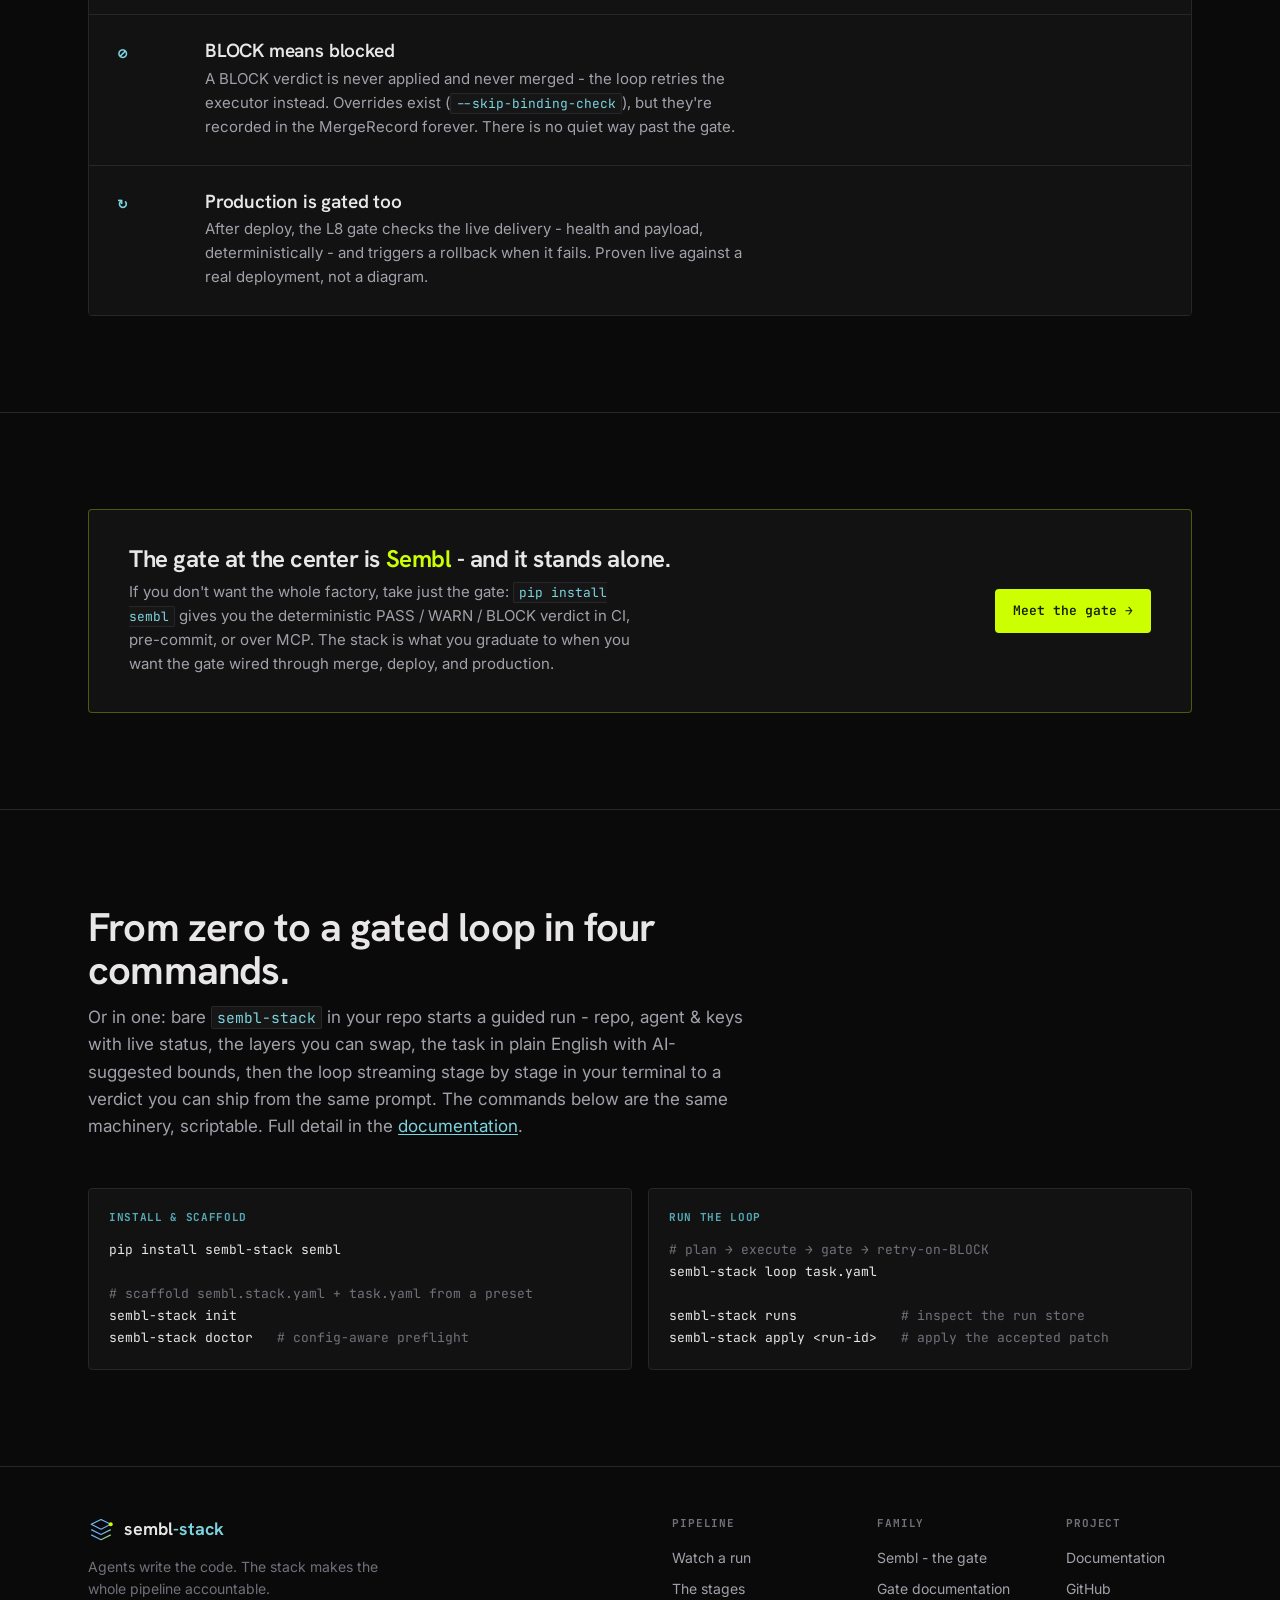
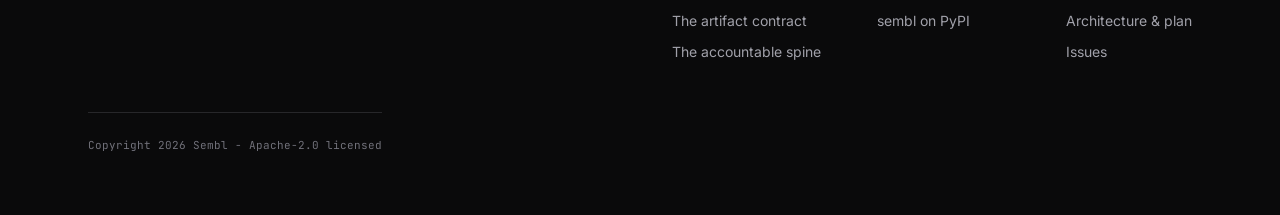
==== commit e7c7661e: "docs: fix claims a deep codex review flagged (CI exit-code, L1 adapters, deploy swappability) - CI e" ====
--- a/index.html
+++ b/index.html
@@ -13,7 +13,7 @@
   <link rel="preconnect" href="https://fonts.googleapis.com">
   <link rel="preconnect" href="https://fonts.gstatic.com" crossorigin>
   <link href="https://fonts.googleapis.com/css2?family=Hanken+Grotesk:wght@500;600;700&family=Inter:wght@400;500&family=JetBrains+Mono:wght@500;700&display=swap" rel="stylesheet">
-  <link rel="stylesheet" href="./styles.css?v=1">
+  <link rel="stylesheet" href="./styles.css?v=2">
 </head>
 <body>
   <div class="grid-bg" aria-hidden="true"></div>
@@ -106,7 +106,7 @@
         </div>
         <div class="stage-map" data-reveal-stagger>
           <div class="stage-row"><span class="lx">L0</span><span class="nm">Protocol &amp; hub</span><span class="ds">The typed artifact contract and the stage Protocol every layer plugs into.</span><span class="who own">we own</span></div>
-          <div class="stage-row"><span class="lx">L1</span><span class="nm">Repo intel</span><span class="ds">Code-graph context for the task - symgraph, codebase-memory, or nothing.</span><span class="who">adapter</span></div>
+          <div class="stage-row"><span class="lx">L1</span><span class="nm">Repo intel</span><span class="ds">Code-graph context for the task - symgraph, or nothing.</span><span class="who">adapter</span></div>
           <div class="stage-row"><span class="lx">L2</span><span class="nm">Spec &rarr; bounds</span><span class="ds">The task becomes a bounds contract: editable paths, forbidden areas, churn budget.</span><span class="who own">we own</span></div>
           <div class="stage-row"><span class="lx">L3</span><span class="nm">Execute</span><span class="ds">An agent writes the change. Claude Code, Aider, OpenCode - the stack never grades its own executor.</span><span class="who">adapter</span></div>
           <div class="stage-row"><span class="lx">L4</span><span class="nm">Sandbox</span><span class="ds">The change happens in a disposable clone. A bad diff can't hurt the real tree.</span><span class="who">adapter</span></div>
@@ -155,7 +155,7 @@
       <div class="wrap">
         <div class="section-head" data-reveal>
           <h2>Change a layer with one line. Not one refactor.</h2>
-          <p>The stack takes no side in the agent wars. If a better executor ships next month, you swap it in <code class="inl">sembl.stack.yaml</code> and the rest of the pipeline doesn't notice. The same goes for the sandbox, the repo-intel layer, and the deploy target — and the guided run now asks you, per repo, one layer at a time.</p>
+          <p>The stack takes no side in the agent wars. If a better executor ships next month, you swap it in <code class="inl">sembl.stack.yaml</code> and the rest of the pipeline doesn't notice — three real executors ship today (Claude Code, Aider, OpenCode). Every other layer sits behind the same typed seam, ready for a second adapter the same way; the guided run now asks you, per repo, one layer at a time.</p>
         </div>
         <div class="split">
           <div data-reveal>
@@ -323,6 +323,6 @@
     <div class="wrap"><div class="copyright">Copyright 2026 Sembl - Apache-2.0 licensed</div></div>
   </footer>
 
-  <script src="./main.js?v=1"></script>
+  <script src="./main.js?v=2"></script>
 </body>
 </html>
